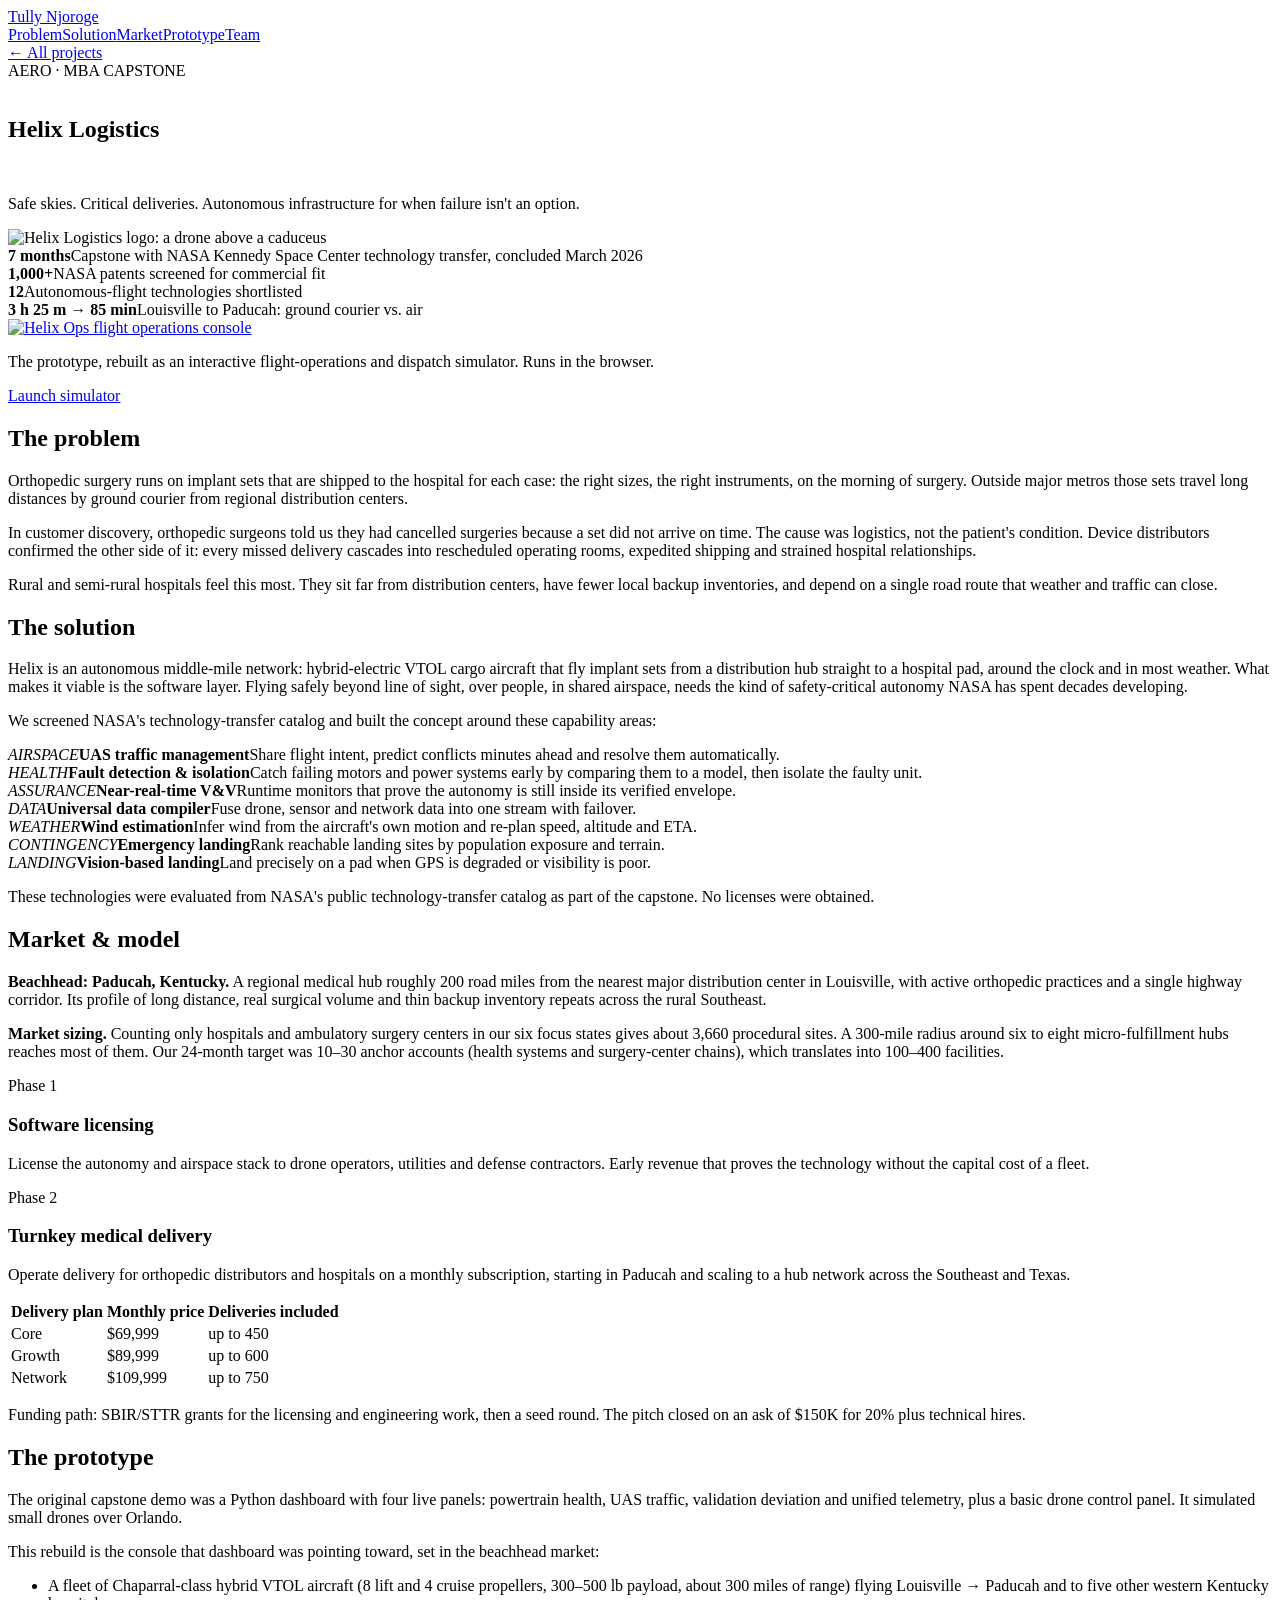
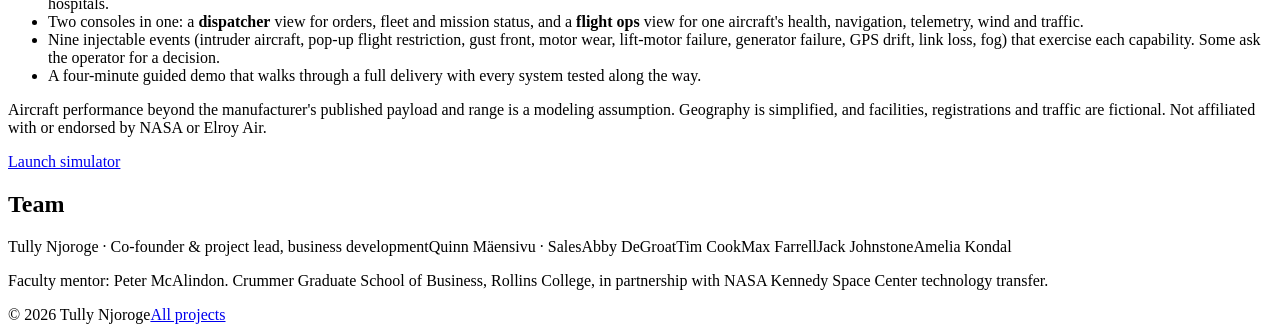
==== index.html @ 35439317 "Add files via upload" ====
<!doctype html>
<html lang="en">
<head>
<meta charset="utf-8">
<meta name="viewport" content="width=device-width, initial-scale=1, viewport-fit=cover">
<title>Helix Logistics</title>
<meta name="description" content="Helix Logistics: autonomous middle-mile delivery of orthopedic implants. MBA capstone with NASA Kennedy Space Center technology transfer.">
<link rel="preconnect" href="https://fonts.googleapis.com">
<link rel="preconnect" href="https://fonts.gstatic.com" crossorigin>
<link rel="stylesheet" href="https://fonts.googleapis.com/css2?family=Bricolage+Grotesque:opsz,wght@12..96,500;12..96,650;12..96,700&family=Public+Sans:wght@400;600&family=IBM+Plex+Mono:wght@400;500&display=swap">
<link rel="stylesheet" href="../../assets/site.css">
</head>
<body>
<header class="site-head"><div class="wrap">
  <a class="name" href="../../index.html">Tully Njoroge</a>
  <nav aria-label="Sections"><a href="#problem">Problem</a><a href="#solution">Solution</a><a href="#market">Market</a><a href="#prototype">Prototype</a><a href="#team">Team</a></nav>
</div></header>

<main class="wrap">
  <div class="crumb"><a href="../../index.html#aero">← All projects</a></div>
  <section class="cs-hero">
    <div style="display:flex;flex-direction:column;gap:16px">
      <span class="code aero" style="align-self:flex-start">AERO · MBA CAPSTONE</span>
      <h1>Helix Logistics</h1>
      <p class="tagline">Safe skies. Critical deliveries. Autonomous infrastructure for when failure isn't an option.</p>
    </div>
    <img class="logo" src="../../assets/helix-logo.png" alt="Helix Logistics logo: a drone above a caduceus">
  </section>

  <div class="factrow">
    <div><b>7 months</b><span>Capstone with NASA Kennedy Space Center technology transfer, concluded March 2026</span></div>
    <div><b>1,000+</b><span>NASA patents screened for commercial fit</span></div>
    <div><b>12</b><span>Autonomous-flight technologies shortlisted</span></div>
    <div><b>3 h 25 m → 85 min</b><span>Louisville to Paducah: ground courier vs. air</span></div>
  </div>

  <div class="demo">
    <a href="simulator.html" aria-label="Open the simulator"><img src="../../assets/helix-console.jpg" alt="Helix Ops flight operations console" loading="lazy"></a>
    <div class="bar"><p>The prototype, rebuilt as an interactive flight-operations and dispatch simulator. Runs in the browser.</p><a class="btn primary" href="simulator.html">Launch simulator</a></div>
  </div>

  <section class="sec" id="problem">
    <h2>The problem</h2>
    <div class="prose">
      <p>Orthopedic surgery runs on implant sets that are shipped to the hospital for each case: the right sizes, the right instruments, on the morning of surgery. Outside major metros those sets travel long distances by ground courier from regional distribution centers.</p>
      <p>In customer discovery, orthopedic surgeons told us they had cancelled surgeries because a set did not arrive on time. The cause was logistics, not the patient's condition. Device distributors confirmed the other side of it: every missed delivery cascades into rescheduled operating rooms, expedited shipping and strained hospital relationships.</p>
      <p class="muted">Rural and semi-rural hospitals feel this most. They sit far from distribution centers, have fewer local backup inventories, and depend on a single road route that weather and traffic can close.</p>
    </div>
  </section>

  <section class="sec" id="solution">
    <h2>The solution</h2>
    <div class="prose">
      <p>Helix is an autonomous middle-mile network: hybrid-electric VTOL cargo aircraft that fly implant sets from a distribution hub straight to a hospital pad, around the clock and in most weather. What makes it viable is the software layer. Flying safely beyond line of sight, over people, in shared airspace, needs the kind of safety-critical autonomy NASA has spent decades developing.</p>
      <p>We screened NASA's technology-transfer catalog and built the concept around these capability areas:</p>
      <div class="caps">
        <div class="cap"><i>AIRSPACE</i><b>UAS traffic management</b><span>Share flight intent, predict conflicts minutes ahead and resolve them automatically.</span></div>
        <div class="cap"><i>HEALTH</i><b>Fault detection &amp; isolation</b><span>Catch failing motors and power systems early by comparing them to a model, then isolate the faulty unit.</span></div>
        <div class="cap"><i>ASSURANCE</i><b>Near-real-time V&amp;V</b><span>Runtime monitors that prove the autonomy is still inside its verified envelope.</span></div>
        <div class="cap"><i>DATA</i><b>Universal data compiler</b><span>Fuse drone, sensor and network data into one stream with failover.</span></div>
        <div class="cap"><i>WEATHER</i><b>Wind estimation</b><span>Infer wind from the aircraft's own motion and re-plan speed, altitude and ETA.</span></div>
        <div class="cap"><i>CONTINGENCY</i><b>Emergency landing</b><span>Rank reachable landing sites by population exposure and terrain.</span></div>
        <div class="cap"><i>LANDING</i><b>Vision-based landing</b><span>Land precisely on a pad when GPS is degraded or visibility is poor.</span></div>
      </div>
      <p class="note">These technologies were evaluated from NASA's public technology-transfer catalog as part of the capstone. No licenses were obtained.</p>
    </div>
  </section>

  <section class="sec" id="market">
    <h2>Market &amp; model</h2>
    <div class="prose">
      <p><b>Beachhead: Paducah, Kentucky.</b> A regional medical hub roughly 200 road miles from the nearest major distribution center in Louisville, with active orthopedic practices and a single highway corridor. Its profile of long distance, real surgical volume and thin backup inventory repeats across the rural Southeast.</p>
      <p><b>Market sizing.</b> Counting only hospitals and ambulatory surgery centers in our six focus states gives about 3,660 procedural sites. A 300-mile radius around six to eight micro-fulfillment hubs reaches most of them. Our 24-month target was 10–30 anchor accounts (health systems and surgery-center chains), which translates into 100–400 facilities.</p>
      <div class="phases">
        <div class="phase"><div class="eyebrow">Phase 1</div><h3>Software licensing</h3><p class="muted" style="margin-top:6px">License the autonomy and airspace stack to drone operators, utilities and defense contractors. Early revenue that proves the technology without the capital cost of a fleet.</p></div>
        <div class="phase"><div class="eyebrow">Phase 2</div><h3>Turnkey medical delivery</h3><p class="muted" style="margin-top:6px">Operate delivery for orthopedic distributors and hospitals on a monthly subscription, starting in Paducah and scaling to a hub network across the Southeast and Texas.</p></div>
      </div>
      <div class="tablewrap"><table class="tiers">
        <tr><th>Delivery plan</th><th>Monthly price</th><th>Deliveries included</th></tr>
        <tr><td>Core</td><td>$69,999</td><td>up to 450</td></tr>
        <tr><td>Growth</td><td>$89,999</td><td>up to 600</td></tr>
        <tr><td>Network</td><td>$109,999</td><td>up to 750</td></tr>
      </table></div>
      <p class="muted">Funding path: SBIR/STTR grants for the licensing and engineering work, then a seed round. The pitch closed on an ask of $150K for 20% plus technical hires.</p>
    </div>
  </section>

  <section class="sec" id="prototype">
    <h2>The prototype</h2>
    <div class="prose">
      <p>The original capstone demo was a Python dashboard with four live panels: powertrain health, UAS traffic, validation deviation and unified telemetry, plus a basic drone control panel. It simulated small drones over Orlando.</p>
      <p>This rebuild is the console that dashboard was pointing toward, set in the beachhead market:</p>
      <ul class="clean">
        <li>A fleet of Chaparral-class hybrid VTOL aircraft (8 lift and 4 cruise propellers, 300–500 lb payload, about 300 miles of range) flying Louisville → Paducah and to five other western Kentucky hospitals.</li>
        <li>Two consoles in one: a <b>dispatcher</b> view for orders, fleet and mission status, and a <b>flight ops</b> view for one aircraft's health, navigation, telemetry, wind and traffic.</li>
        <li>Nine injectable events (intruder aircraft, pop-up flight restriction, gust front, motor wear, lift-motor failure, generator failure, GPS drift, link loss, fog) that exercise each capability. Some ask the operator for a decision.</li>
        <li>A four-minute guided demo that walks through a full delivery with every system tested along the way.</li>
      </ul>
      <p class="note">Aircraft performance beyond the manufacturer's published payload and range is a modeling assumption. Geography is simplified, and facilities, registrations and traffic are fictional. Not affiliated with or endorsed by NASA or Elroy Air.</p>
      <div class="actions"><a class="btn primary" href="simulator.html">Launch simulator</a></div>
    </div>
  </section>

  <section class="sec" id="team">
    <h2>Team</h2>
    <div class="prose">
      <div class="team"><span>Tully Njoroge · Co-founder &amp; project lead, business development</span><span>Quinn Mäensivu · Sales</span><span>Abby DeGroat</span><span>Tim Cook</span><span>Max Farrell</span><span>Jack Johnstone</span><span>Amelia Kondal</span></div>
      <p class="muted">Faculty mentor: Peter McAlindon. Crummer Graduate School of Business, Rollins College, in partnership with NASA Kennedy Space Center technology transfer.</p>
    </div>
  </section>
</main>

<footer class="site-foot"><div class="wrap"><span>© 2026 Tully Njoroge</span><a href="../../index.html">All projects</a></div></footer>
</body>
</html>
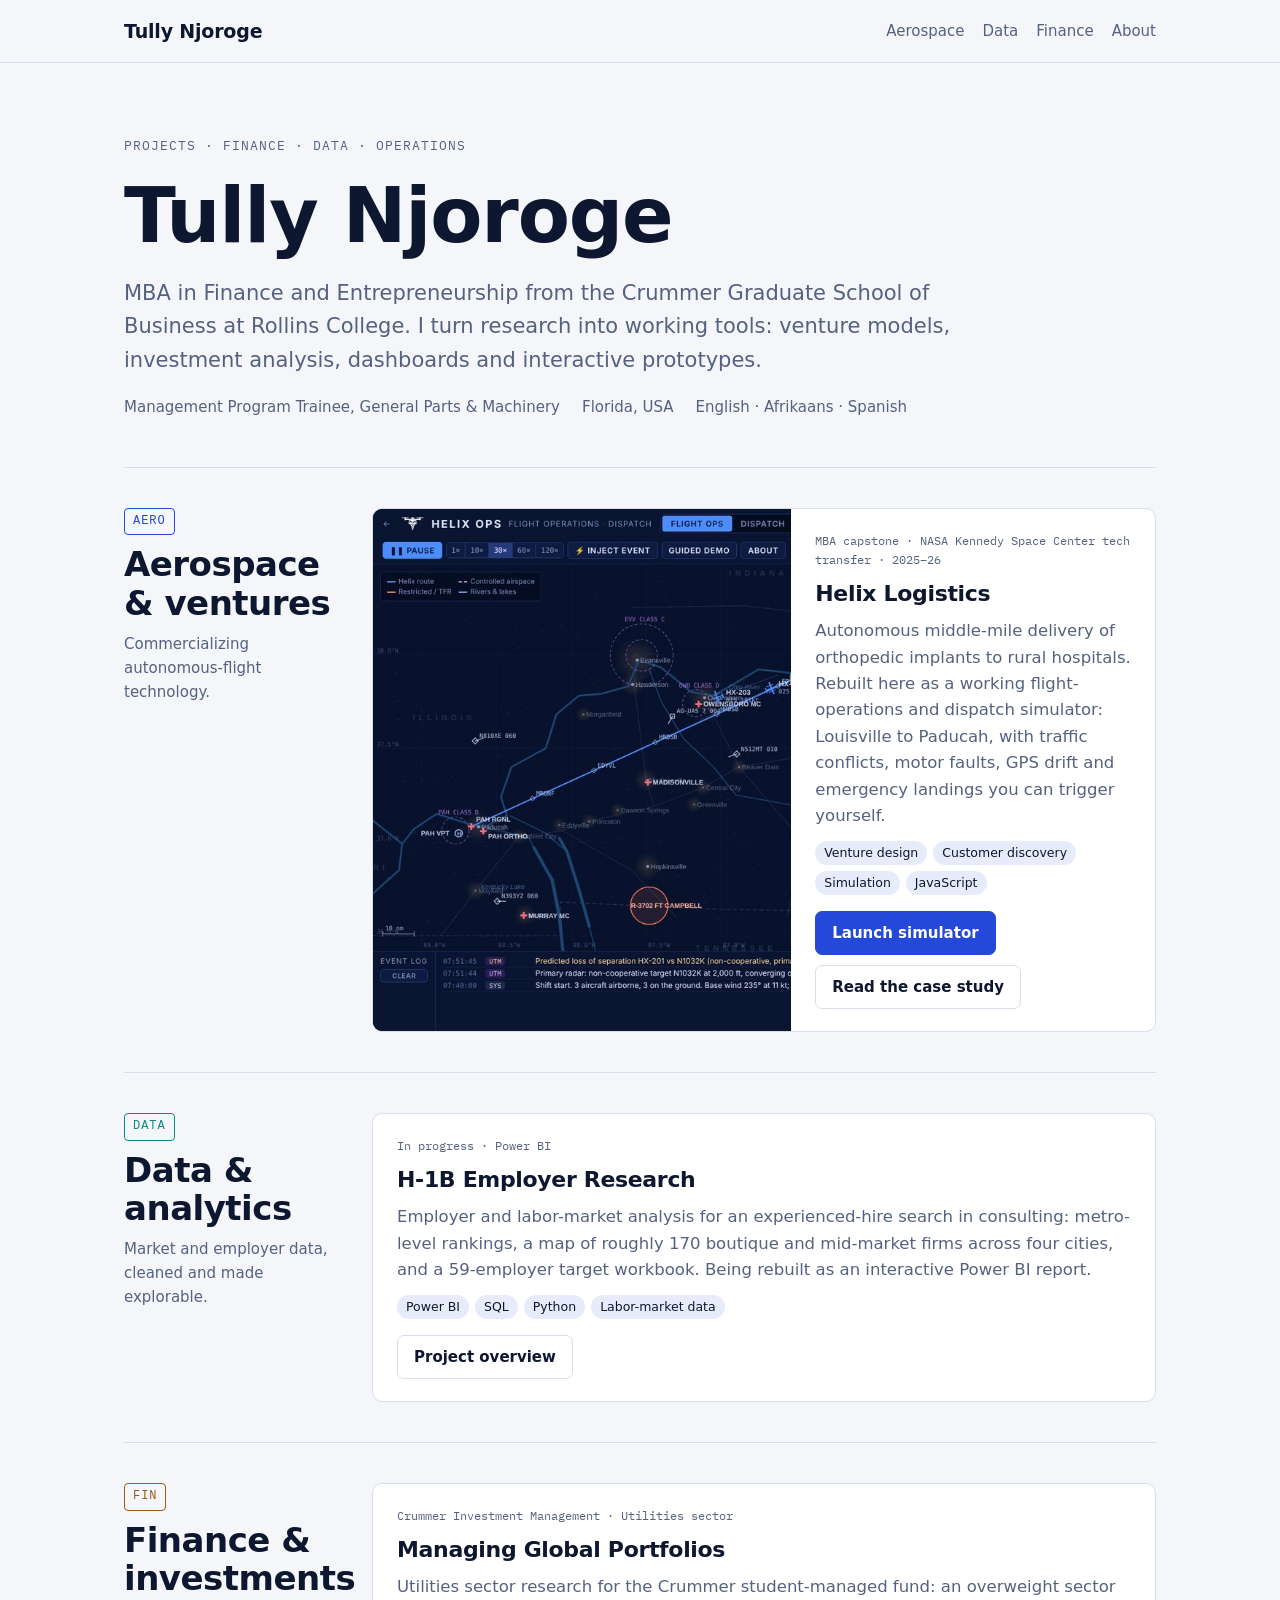
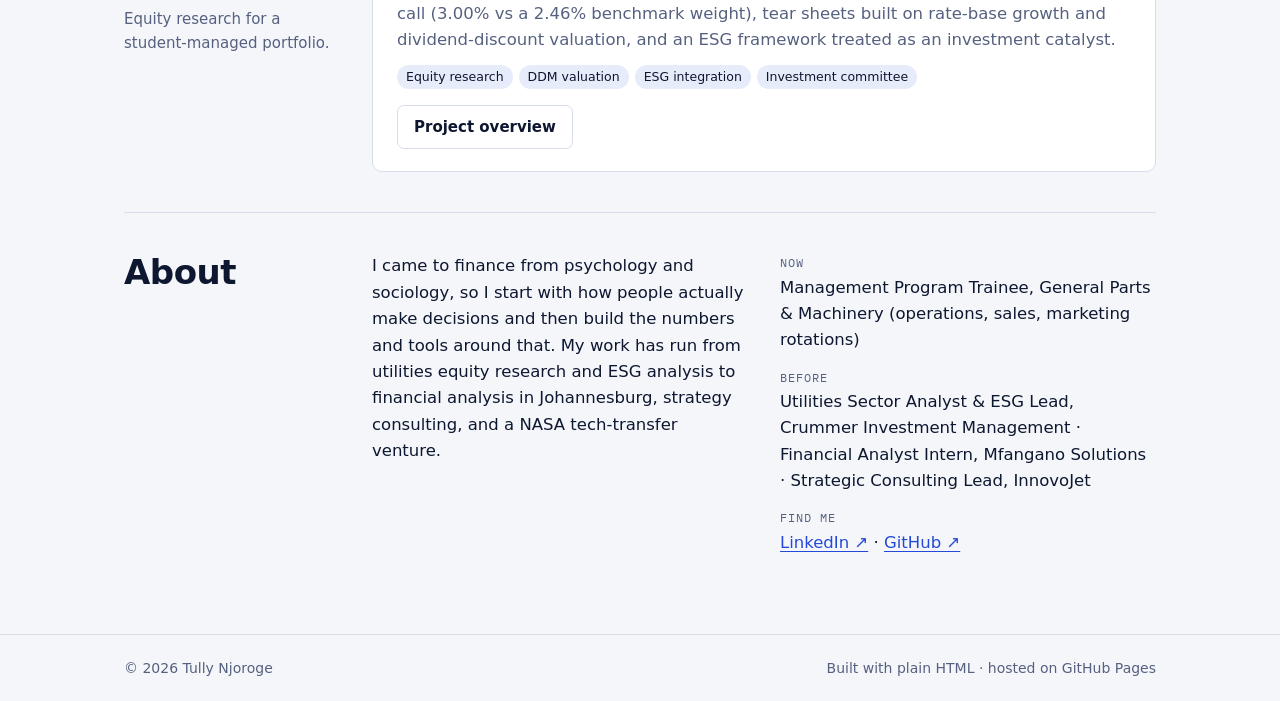
==== commit 2fcc0fe9: "Add files via upload" ====
--- a/index.html
+++ b/index.html
@@ -3,113 +3,80 @@
 <head>
 <meta charset="utf-8">
 <meta name="viewport" content="width=device-width, initial-scale=1, viewport-fit=cover">
-<title>Helix Logistics</title>
-<meta name="description" content="Helix Logistics: autonomous middle-mile delivery of orthopedic implants. MBA capstone with NASA Kennedy Space Center technology transfer.">
+<title>Tully Njoroge</title>
+<meta name="description" content="Projects by Tully Njoroge across aerospace ventures, data analytics and finance.">
 <link rel="preconnect" href="https://fonts.googleapis.com">
 <link rel="preconnect" href="https://fonts.gstatic.com" crossorigin>
 <link rel="stylesheet" href="https://fonts.googleapis.com/css2?family=Bricolage+Grotesque:opsz,wght@12..96,500;12..96,650;12..96,700&family=Public+Sans:wght@400;600&family=IBM+Plex+Mono:wght@400;500&display=swap">
-<link rel="stylesheet" href="../../assets/site.css">
+<link rel="stylesheet" href="site.css">
 </head>
 <body>
 <header class="site-head"><div class="wrap">
-  <a class="name" href="../../index.html">Tully Njoroge</a>
-  <nav aria-label="Sections"><a href="#problem">Problem</a><a href="#solution">Solution</a><a href="#market">Market</a><a href="#prototype">Prototype</a><a href="#team">Team</a></nav>
+  <a class="name" href="index.html">Tully Njoroge</a>
+  <nav aria-label="Sections"><a href="#aero">Aerospace</a><a href="#data">Data</a><a href="#fin">Finance</a><a href="#about">About</a></nav>
 </div></header>
 
 <main class="wrap">
-  <div class="crumb"><a href="../../index.html#aero">← All projects</a></div>
-  <section class="cs-hero">
-    <div style="display:flex;flex-direction:column;gap:16px">
-      <span class="code aero" style="align-self:flex-start">AERO · MBA CAPSTONE</span>
-      <h1>Helix Logistics</h1>
-      <p class="tagline">Safe skies. Critical deliveries. Autonomous infrastructure for when failure isn't an option.</p>
-    </div>
-    <img class="logo" src="../../assets/helix-logo.png" alt="Helix Logistics logo: a drone above a caduceus">
+  <section class="hero">
+    <div class="eyebrow">Projects · Finance · Data · Operations</div>
+    <h1>Tully Njoroge</h1>
+    <p class="lede">MBA in Finance and Entrepreneurship from the Crummer Graduate School of Business at Rollins College. I turn research into working tools: venture models, investment analysis, dashboards and interactive prototypes.</p>
+    <div class="meta"><span>Management Program Trainee, General Parts &amp; Machinery</span><span>Florida, USA</span><span>English · Afrikaans · Spanish</span></div>
   </section>
 
-  <div class="factrow">
-    <div><b>7 months</b><span>Capstone with NASA Kennedy Space Center technology transfer, concluded March 2026</span></div>
-    <div><b>1,000+</b><span>NASA patents screened for commercial fit</span></div>
-    <div><b>12</b><span>Autonomous-flight technologies shortlisted</span></div>
-    <div><b>3 h 25 m → 85 min</b><span>Louisville to Paducah: ground courier vs. air</span></div>
-  </div>
-
-  <div class="demo">
-    <a href="simulator.html" aria-label="Open the simulator"><img src="../../assets/helix-console.jpg" alt="Helix Ops flight operations console" loading="lazy"></a>
-    <div class="bar"><p>The prototype, rebuilt as an interactive flight-operations and dispatch simulator. Runs in the browser.</p><a class="btn primary" href="simulator.html">Launch simulator</a></div>
-  </div>
-
-  <section class="sec" id="problem">
-    <h2>The problem</h2>
-    <div class="prose">
-      <p>Orthopedic surgery runs on implant sets that are shipped to the hospital for each case: the right sizes, the right instruments, on the morning of surgery. Outside major metros those sets travel long distances by ground courier from regional distribution centers.</p>
-      <p>In customer discovery, orthopedic surgeons told us they had cancelled surgeries because a set did not arrive on time. The cause was logistics, not the patient's condition. Device distributors confirmed the other side of it: every missed delivery cascades into rescheduled operating rooms, expedited shipping and strained hospital relationships.</p>
-      <p class="muted">Rural and semi-rural hospitals feel this most. They sit far from distribution centers, have fewer local backup inventories, and depend on a single road route that weather and traffic can close.</p>
-    </div>
+  <section class="field" id="aero">
+    <header><span class="code aero">AERO</span><h2>Aerospace &amp; ventures</h2><p>Commercializing autonomous-flight technology.</p></header>
+    <article class="proj">
+      <a class="shot" href="simulator.html" aria-label="Open the Helix Ops simulator"><img src="helix-console.jpg" alt="Helix Ops console showing aircraft on a map of western Kentucky with a powertrain health panel" loading="lazy"></a>
+      <div class="body">
+        <span class="status">MBA capstone · NASA Kennedy Space Center tech transfer · 2025–26</span>
+        <h3>Helix Logistics</h3>
+        <p>Autonomous middle-mile delivery of orthopedic implants to rural hospitals. Rebuilt here as a working flight-operations and dispatch simulator: Louisville to Paducah, with traffic conflicts, motor faults, GPS drift and emergency landings you can trigger yourself.</p>
+        <div class="tags"><span>Venture design</span><span>Customer discovery</span><span>Simulation</span><span>JavaScript</span></div>
+        <div class="actions"><a class="btn primary" href="simulator.html">Launch simulator</a><a class="btn" href="helix-logistics.html">Read the case study</a></div>
+      </div>
+    </article>
   </section>
 
-  <section class="sec" id="solution">
-    <h2>The solution</h2>
-    <div class="prose">
-      <p>Helix is an autonomous middle-mile network: hybrid-electric VTOL cargo aircraft that fly implant sets from a distribution hub straight to a hospital pad, around the clock and in most weather. What makes it viable is the software layer. Flying safely beyond line of sight, over people, in shared airspace, needs the kind of safety-critical autonomy NASA has spent decades developing.</p>
-      <p>We screened NASA's technology-transfer catalog and built the concept around these capability areas:</p>
-      <div class="caps">
-        <div class="cap"><i>AIRSPACE</i><b>UAS traffic management</b><span>Share flight intent, predict conflicts minutes ahead and resolve them automatically.</span></div>
-        <div class="cap"><i>HEALTH</i><b>Fault detection &amp; isolation</b><span>Catch failing motors and power systems early by comparing them to a model, then isolate the faulty unit.</span></div>
-        <div class="cap"><i>ASSURANCE</i><b>Near-real-time V&amp;V</b><span>Runtime monitors that prove the autonomy is still inside its verified envelope.</span></div>
-        <div class="cap"><i>DATA</i><b>Universal data compiler</b><span>Fuse drone, sensor and network data into one stream with failover.</span></div>
-        <div class="cap"><i>WEATHER</i><b>Wind estimation</b><span>Infer wind from the aircraft's own motion and re-plan speed, altitude and ETA.</span></div>
-        <div class="cap"><i>CONTINGENCY</i><b>Emergency landing</b><span>Rank reachable landing sites by population exposure and terrain.</span></div>
-        <div class="cap"><i>LANDING</i><b>Vision-based landing</b><span>Land precisely on a pad when GPS is degraded or visibility is poor.</span></div>
+  <section class="field" id="data">
+    <header><span class="code data">DATA</span><h2>Data &amp; analytics</h2><p>Market and employer data, cleaned and made explorable.</p></header>
+    <article class="proj text-only">
+      <div class="body">
+        <span class="status">In progress · Power BI</span>
+        <h3>H-1B Employer Research</h3>
+        <p>Employer and labor-market analysis for an experienced-hire search in consulting: metro-level rankings, a map of roughly 170 boutique and mid-market firms across four cities, and a 59-employer target workbook. Being rebuilt as an interactive Power BI report.</p>
+        <div class="tags"><span>Power BI</span><span>SQL</span><span>Python</span><span>Labor-market data</span></div>
+        <div class="actions"><a class="btn" href="h1b-employer-research.html">Project overview</a></div>
       </div>
-      <p class="note">These technologies were evaluated from NASA's public technology-transfer catalog as part of the capstone. No licenses were obtained.</p>
-    </div>
+    </article>
   </section>
 
-  <section class="sec" id="market">
-    <h2>Market &amp; model</h2>
-    <div class="prose">
-      <p><b>Beachhead: Paducah, Kentucky.</b> A regional medical hub roughly 200 road miles from the nearest major distribution center in Louisville, with active orthopedic practices and a single highway corridor. Its profile of long distance, real surgical volume and thin backup inventory repeats across the rural Southeast.</p>
-      <p><b>Market sizing.</b> Counting only hospitals and ambulatory surgery centers in our six focus states gives about 3,660 procedural sites. A 300-mile radius around six to eight micro-fulfillment hubs reaches most of them. Our 24-month target was 10–30 anchor accounts (health systems and surgery-center chains), which translates into 100–400 facilities.</p>
-      <div class="phases">
-        <div class="phase"><div class="eyebrow">Phase 1</div><h3>Software licensing</h3><p class="muted" style="margin-top:6px">License the autonomy and airspace stack to drone operators, utilities and defense contractors. Early revenue that proves the technology without the capital cost of a fleet.</p></div>
-        <div class="phase"><div class="eyebrow">Phase 2</div><h3>Turnkey medical delivery</h3><p class="muted" style="margin-top:6px">Operate delivery for orthopedic distributors and hospitals on a monthly subscription, starting in Paducah and scaling to a hub network across the Southeast and Texas.</p></div>
+  <section class="field" id="fin">
+    <header><span class="code fin">FIN</span><h2>Finance &amp; investments</h2><p>Equity research for a student-managed portfolio.</p></header>
+    <article class="proj text-only">
+      <div class="body">
+        <span class="status">Crummer Investment Management · Utilities sector</span>
+        <h3>Managing Global Portfolios</h3>
+        <p>Utilities sector research for the Crummer student-managed fund: an overweight sector call (3.00% vs a 2.46% benchmark weight), tear sheets built on rate-base growth and dividend-discount valuation, and an ESG framework treated as an investment catalyst.</p>
+        <div class="tags"><span>Equity research</span><span>DDM valuation</span><span>ESG integration</span><span>Investment committee</span></div>
+        <div class="actions"><a class="btn" href="global-portfolios.html">Project overview</a></div>
       </div>
-      <div class="tablewrap"><table class="tiers">
-        <tr><th>Delivery plan</th><th>Monthly price</th><th>Deliveries included</th></tr>
-        <tr><td>Core</td><td>$69,999</td><td>up to 450</td></tr>
-        <tr><td>Growth</td><td>$89,999</td><td>up to 600</td></tr>
-        <tr><td>Network</td><td>$109,999</td><td>up to 750</td></tr>
-      </table></div>
-      <p class="muted">Funding path: SBIR/STTR grants for the licensing and engineering work, then a seed round. The pitch closed on an ask of $150K for 20% plus technical hires.</p>
-    </div>
+    </article>
   </section>
 
-  <section class="sec" id="prototype">
-    <h2>The prototype</h2>
-    <div class="prose">
-      <p>The original capstone demo was a Python dashboard with four live panels: powertrain health, UAS traffic, validation deviation and unified telemetry, plus a basic drone control panel. It simulated small drones over Orlando.</p>
-      <p>This rebuild is the console that dashboard was pointing toward, set in the beachhead market:</p>
-      <ul class="clean">
-        <li>A fleet of Chaparral-class hybrid VTOL aircraft (8 lift and 4 cruise propellers, 300–500 lb payload, about 300 miles of range) flying Louisville → Paducah and to five other western Kentucky hospitals.</li>
-        <li>Two consoles in one: a <b>dispatcher</b> view for orders, fleet and mission status, and a <b>flight ops</b> view for one aircraft's health, navigation, telemetry, wind and traffic.</li>
-        <li>Nine injectable events (intruder aircraft, pop-up flight restriction, gust front, motor wear, lift-motor failure, generator failure, GPS drift, link loss, fog) that exercise each capability. Some ask the operator for a decision.</li>
-        <li>A four-minute guided demo that walks through a full delivery with every system tested along the way.</li>
-      </ul>
-      <p class="note">Aircraft performance beyond the manufacturer's published payload and range is a modeling assumption. Geography is simplified, and facilities, registrations and traffic are fictional. Not affiliated with or endorsed by NASA or Elroy Air.</p>
-      <div class="actions"><a class="btn primary" href="simulator.html">Launch simulator</a></div>
-    </div>
-  </section>
-
-  <section class="sec" id="team">
-    <h2>Team</h2>
-    <div class="prose">
-      <div class="team"><span>Tully Njoroge · Co-founder &amp; project lead, business development</span><span>Quinn Mäensivu · Sales</span><span>Abby DeGroat</span><span>Tim Cook</span><span>Max Farrell</span><span>Jack Johnstone</span><span>Amelia Kondal</span></div>
-      <p class="muted">Faculty mentor: Peter McAlindon. Crummer Graduate School of Business, Rollins College, in partnership with NASA Kennedy Space Center technology transfer.</p>
+  <section class="about" id="about">
+    <h2>About</h2>
+    <div class="cols">
+      <p>I came to finance from psychology and sociology, so I start with how people actually make decisions and then build the numbers and tools around that. My work has run from utilities equity research and ESG analysis to financial analysis in Johannesburg, strategy consulting, and a NASA tech-transfer venture.</p>
+      <dl>
+        <dt>Now</dt><dd>Management Program Trainee, General Parts &amp; Machinery (operations, sales, marketing rotations)</dd>
+        <dt>Before</dt><dd>Utilities Sector Analyst &amp; ESG Lead, Crummer Investment Management · Financial Analyst Intern, Mfangano Solutions · Strategic Consulting Lead, InnovoJet</dd>
+        <dt>Find me</dt><dd><a href="https://www.linkedin.com/in/YOUR-LINKEDIN" rel="noopener">LinkedIn ↗</a> · <a href="https://github.com/YOUR-USERNAME" rel="noopener">GitHub ↗</a></dd>
+      </dl>
     </div>
   </section>
 </main>
 
-<footer class="site-foot"><div class="wrap"><span>© 2026 Tully Njoroge</span><a href="../../index.html">All projects</a></div></footer>
+<footer class="site-foot"><div class="wrap"><span>© 2026 Tully Njoroge</span><span>Built with plain HTML · hosted on GitHub Pages</span></div></footer>
 </body>
 </html>
--- a/site.css
+++ b/site.css
@@ -0,0 +1,112 @@
+/* Layout: a working index. Left-aligned column, projects grouped by field, each field marked with a short code. */
+:root{
+  --paper:#f4f6fa; --card:#ffffff; --ink:#0e1730; --muted:#566180; --rule:#d8ddea; --accent:#2448d8; --accent-ink:#ffffff; --soft:#e7ecfb;
+  --aero:#2448d8; --data:#0b8a80; --fin:#9a5b12;
+  --f-display:"Bricolage Grotesque","Avenir Next",system-ui,sans-serif;
+  --f-body:"Public Sans",system-ui,-apple-system,"Segoe UI",sans-serif;
+  --f-mono:"IBM Plex Mono",ui-monospace,Menlo,monospace;
+}
+@media (prefers-color-scheme: dark){:root:not([data-theme="light"]){
+  --paper:#0a1022; --card:#10182f; --ink:#e6eaf7; --muted:#8e98b8; --rule:#1f2a4a; --accent:#7d9bff; --accent-ink:#06102e; --soft:#16224a;
+  --aero:#7d9bff; --data:#4fd1c5; --fin:#e8b06a; color-scheme:dark}}
+:root[data-theme="dark"]{
+  --paper:#0a1022; --card:#10182f; --ink:#e6eaf7; --muted:#8e98b8; --rule:#1f2a4a; --accent:#7d9bff; --accent-ink:#06102e; --soft:#16224a;
+  --aero:#7d9bff; --data:#4fd1c5; --fin:#e8b06a; color-scheme:dark}
+*{box-sizing:border-box}
+[hidden]{display:none!important}
+html{-webkit-text-size-adjust:100%}
+body{margin:0;background:var(--paper);color:var(--ink);font-family:var(--f-body);font-size:16.5px;line-height:1.6}
+img{max-width:100%;height:auto;display:block}
+a{color:var(--accent);text-underline-offset:3px}
+a:focus-visible,button:focus-visible{outline:2px solid var(--accent);outline-offset:3px;border-radius:4px}
+.wrap{max-width:1080px;margin:0 auto;padding-inline:24px}
+@media (max-width:520px){.wrap{padding-inline:16px}}
+
+.site-head{border-bottom:1px solid var(--rule)}
+.site-head .wrap{display:flex;align-items:center;justify-content:space-between;gap:16px;padding-block:16px;flex-wrap:wrap}
+.site-head .name{font-family:var(--f-display);font-weight:700;font-size:19px;color:var(--ink);text-decoration:none;letter-spacing:-.01em}
+.site-head nav{display:flex;gap:18px;flex-wrap:wrap}
+.site-head nav a{color:var(--muted);text-decoration:none;font-size:15px}
+.site-head nav a:hover{color:var(--ink)}
+
+h1,h2,h3{font-family:var(--f-display);line-height:1.12;text-wrap:balance;letter-spacing:-.015em;margin:0}
+h1{font-size:clamp(40px,7vw,76px);font-weight:700}
+h2{font-size:clamp(26px,3.4vw,34px);font-weight:700}
+h3{font-size:22px;font-weight:650}
+p{margin:0}
+.lede{font-size:clamp(18px,2vw,21px);color:var(--muted);max-width:62ch}
+.eyebrow{font-family:var(--f-mono);font-size:12.5px;letter-spacing:.08em;text-transform:uppercase;color:var(--muted)}
+.code{font-family:var(--f-mono);font-size:12px;font-weight:500;letter-spacing:.08em;padding:3px 8px;border-radius:4px;border:1px solid currentColor;display:inline-block}
+.code.aero{color:var(--aero)}.code.data{color:var(--data)}.code.fin{color:var(--fin)}
+
+.hero{padding-block:72px 48px;display:flex;flex-direction:column;gap:18px}
+.hero .meta{display:flex;gap:10px 22px;flex-wrap:wrap;color:var(--muted);font-size:15px}
+
+.field{padding-block:40px;border-top:1px solid var(--rule);display:grid;grid-template-columns:220px minmax(0,1fr);gap:28px}
+.field>header{display:flex;flex-direction:column;gap:10px;align-items:flex-start}
+.field>header p{color:var(--muted);font-size:15px}
+@media (max-width:820px){.field{grid-template-columns:1fr;gap:18px}}
+
+.proj{background:var(--card);border:1px solid var(--rule);border-radius:10px;overflow:hidden;display:grid;grid-template-columns:minmax(0,1.15fr) minmax(0,1fr)}
+.proj.text-only{grid-template-columns:1fr}
+.proj .shot{background:#050c20;display:block;min-height:100%}
+.proj .shot img{width:100%;height:100%;object-fit:cover;object-position:left top}
+.proj .body{padding:22px 24px;display:flex;flex-direction:column;gap:12px;min-width:0}
+.proj .body p{color:var(--muted)}
+.proj .tags{display:flex;flex-wrap:wrap;gap:6px}
+.proj .tags span{font-size:12.5px;background:var(--soft);color:var(--ink);padding:2px 9px;border-radius:20px}
+.status{font-family:var(--f-mono);font-size:12px;color:var(--muted)}
+.actions{display:flex;gap:10px;flex-wrap:wrap;margin-top:4px}
+.btn{display:inline-flex;align-items:center;gap:6px;padding:9px 16px;border-radius:7px;font-weight:600;font-size:15px;text-decoration:none;border:1px solid var(--rule);color:var(--ink);background:var(--card)}
+.btn:hover{border-color:var(--accent)}
+.btn.primary{background:var(--accent);border-color:var(--accent);color:var(--accent-ink)}
+@media (max-width:820px){.proj{grid-template-columns:1fr}.proj .shot img{aspect-ratio:16/10}}
+
+.about{padding-block:40px 24px;border-top:1px solid var(--rule);display:grid;grid-template-columns:220px minmax(0,1fr);gap:28px}
+.about .cols{display:grid;grid-template-columns:repeat(auto-fit,minmax(220px,1fr));gap:20px 32px}
+.about dl{margin:0}.about dt{font-family:var(--f-mono);font-size:12px;letter-spacing:.08em;text-transform:uppercase;color:var(--muted)}.about dd{margin:2px 0 14px}
+@media (max-width:820px){.about{grid-template-columns:1fr;gap:12px}}
+.site-foot{border-top:1px solid var(--rule);margin-top:40px}
+.site-foot .wrap{padding-block:22px;color:var(--muted);font-size:14px;display:flex;justify-content:space-between;gap:12px;flex-wrap:wrap}
+
+/* case study */
+.cs-hero{padding-block:56px 36px;display:grid;grid-template-columns:minmax(0,1fr) auto;gap:28px;align-items:end}
+.cs-hero .logo{width:120px;background:#0b1a4a;border-radius:14px;padding:16px}
+.cs-hero .tagline{font-family:var(--f-display);font-size:clamp(20px,2.4vw,26px);font-weight:500;color:var(--muted);max-width:30ch;line-height:1.3}
+@media (max-width:700px){.cs-hero{grid-template-columns:1fr}.cs-hero .logo{width:84px;order:-1}}
+.factrow{display:grid;grid-template-columns:repeat(4,minmax(0,1fr));gap:1px;background:var(--rule);border:1px solid var(--rule);border-radius:10px;overflow:hidden}
+.factrow div{background:var(--card);padding:14px 16px;display:flex;flex-direction:column;gap:2px;min-width:0}
+.factrow b{font-family:var(--f-mono);font-weight:500;font-size:20px;font-variant-numeric:tabular-nums;overflow-wrap:anywhere}
+.factrow span{color:var(--muted);font-size:13.5px;line-height:1.35}
+@media (max-width:760px){.factrow{grid-template-columns:repeat(2,minmax(0,1fr))}}
+.demo{margin-block:36px;background:#050c20;border-radius:12px;overflow:hidden;border:1px solid var(--rule)}
+.demo .bar{display:flex;justify-content:space-between;align-items:center;gap:12px;padding:14px 18px;color:#dfe7ff;flex-wrap:wrap}
+.demo .bar p{color:#8393c2;font-size:14.5px}
+.demo .bar .btn.primary{background:#4c8dff;border-color:#4c8dff;color:#04102e}
+.sec{padding-block:36px;border-top:1px solid var(--rule);display:grid;grid-template-columns:220px minmax(0,1fr);gap:28px}
+.sec .prose{display:flex;flex-direction:column;gap:14px;max-width:68ch}
+.sec .prose p{color:var(--ink)}
+.sec .prose .muted{color:var(--muted)}
+@media (max-width:820px){.sec{grid-template-columns:1fr;gap:12px}}
+.caps{display:grid;grid-template-columns:repeat(auto-fill,minmax(250px,1fr));gap:12px}
+.cap{background:var(--card);border:1px solid var(--rule);border-radius:9px;padding:14px 16px;display:flex;flex-direction:column;gap:6px}
+.cap b{font-family:var(--f-display);font-size:17px;font-weight:650}
+.cap span{color:var(--muted);font-size:14.5px;line-height:1.45}
+.cap i{font-style:normal;font-family:var(--f-mono);font-size:11.5px;color:var(--aero);letter-spacing:.06em}
+.phases{display:grid;grid-template-columns:repeat(2,minmax(0,1fr));gap:12px}
+.phase{border:1px solid var(--rule);border-radius:9px;padding:16px;background:var(--card)}
+.phase .eyebrow{margin-bottom:4px}
+@media (max-width:640px){.phases{grid-template-columns:1fr}}
+.tablewrap{overflow-x:auto;border:1px solid var(--rule);border-radius:9px;background:var(--card)}
+table.tiers{border-collapse:collapse;width:100%;min-width:420px;font-size:15px}
+table.tiers th,table.tiers td{padding:10px 14px;text-align:left;border-bottom:1px solid var(--rule)}
+table.tiers th{font-family:var(--f-mono);font-size:12px;letter-spacing:.06em;text-transform:uppercase;color:var(--muted);font-weight:500}
+table.tiers td{font-variant-numeric:tabular-nums}
+table.tiers tr:last-child td{border-bottom:0}
+ul.clean{margin:0;padding-left:20px;display:flex;flex-direction:column;gap:6px}
+.team{display:flex;flex-wrap:wrap;gap:8px}
+.team span{border:1px solid var(--rule);border-radius:20px;padding:4px 12px;font-size:15px;background:var(--card)}
+.note{font-size:14px;color:var(--muted);border-left:3px solid var(--rule);padding-left:14px}
+.crumb{padding-top:22px;font-size:14.5px}
+.crumb a{color:var(--muted);text-decoration:none}.crumb a:hover{color:var(--ink)}
+.sec>*,.field>*,.about>*{min-width:0}
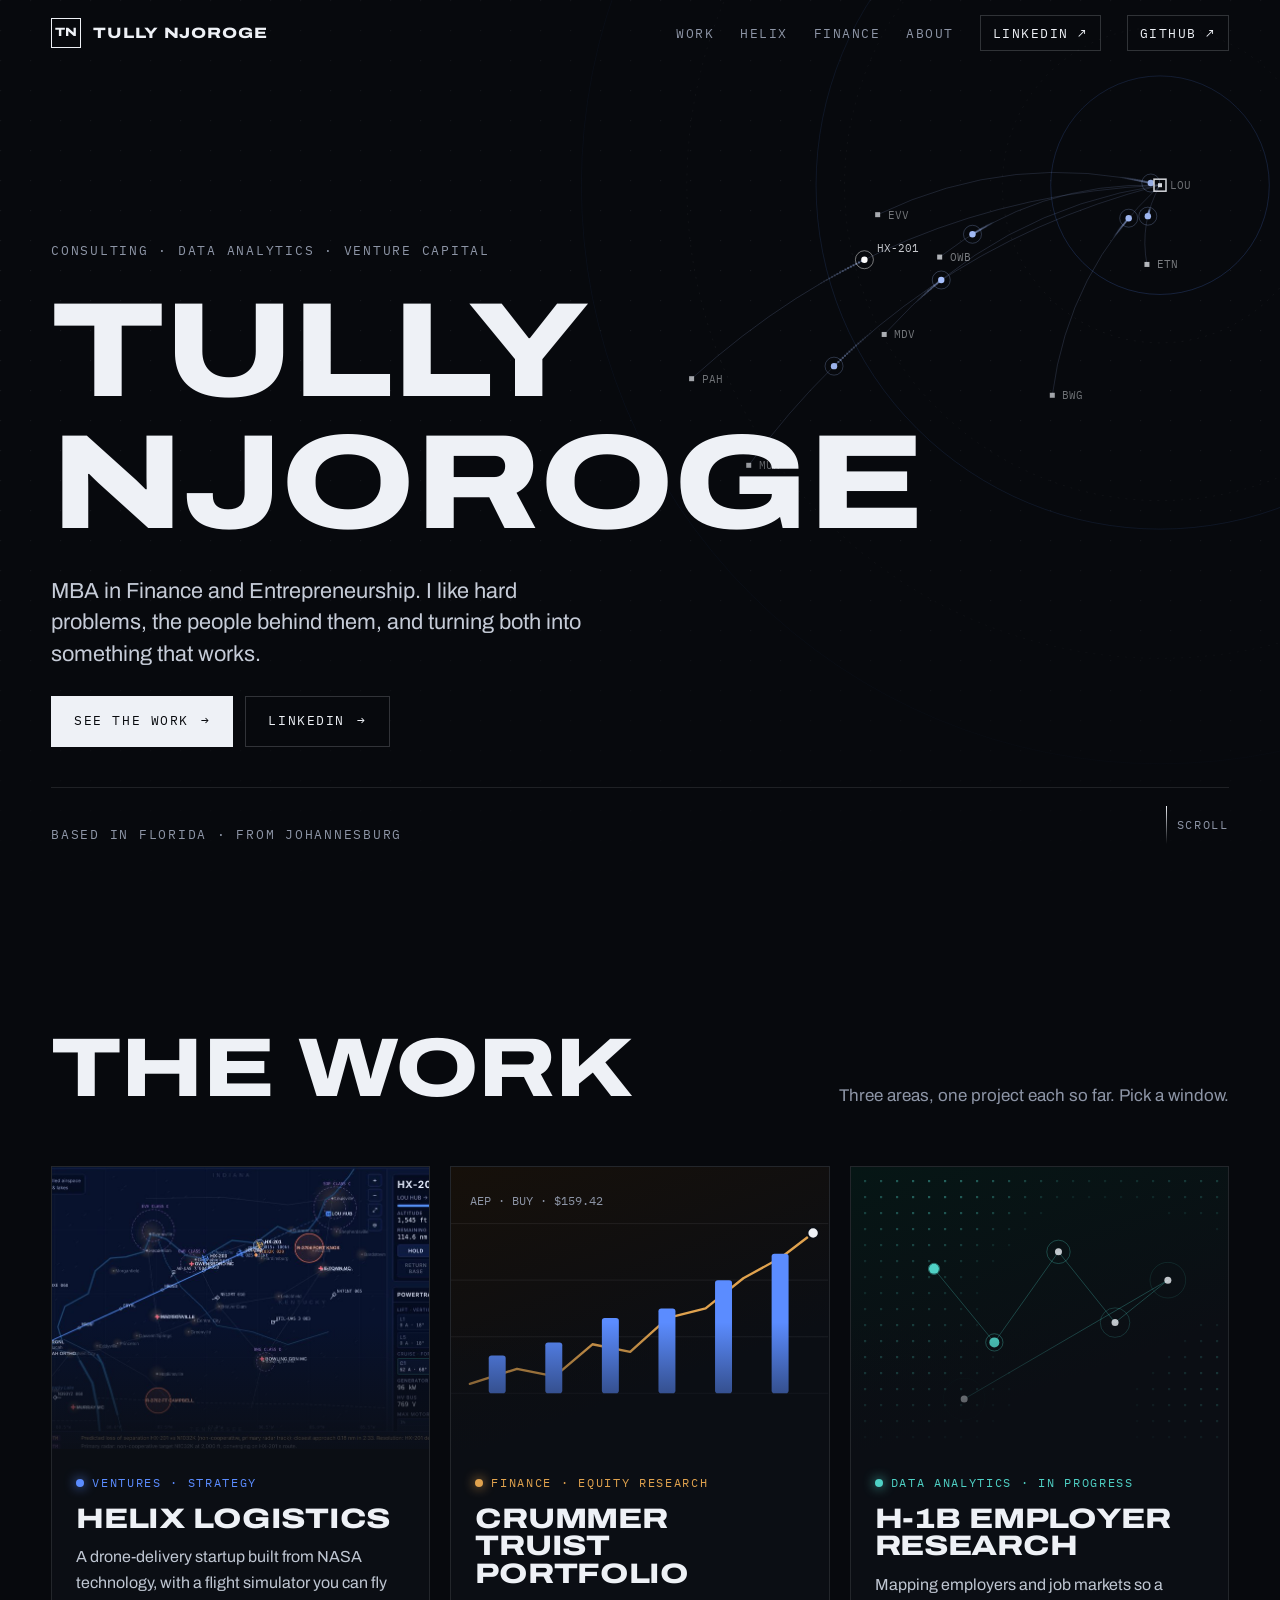
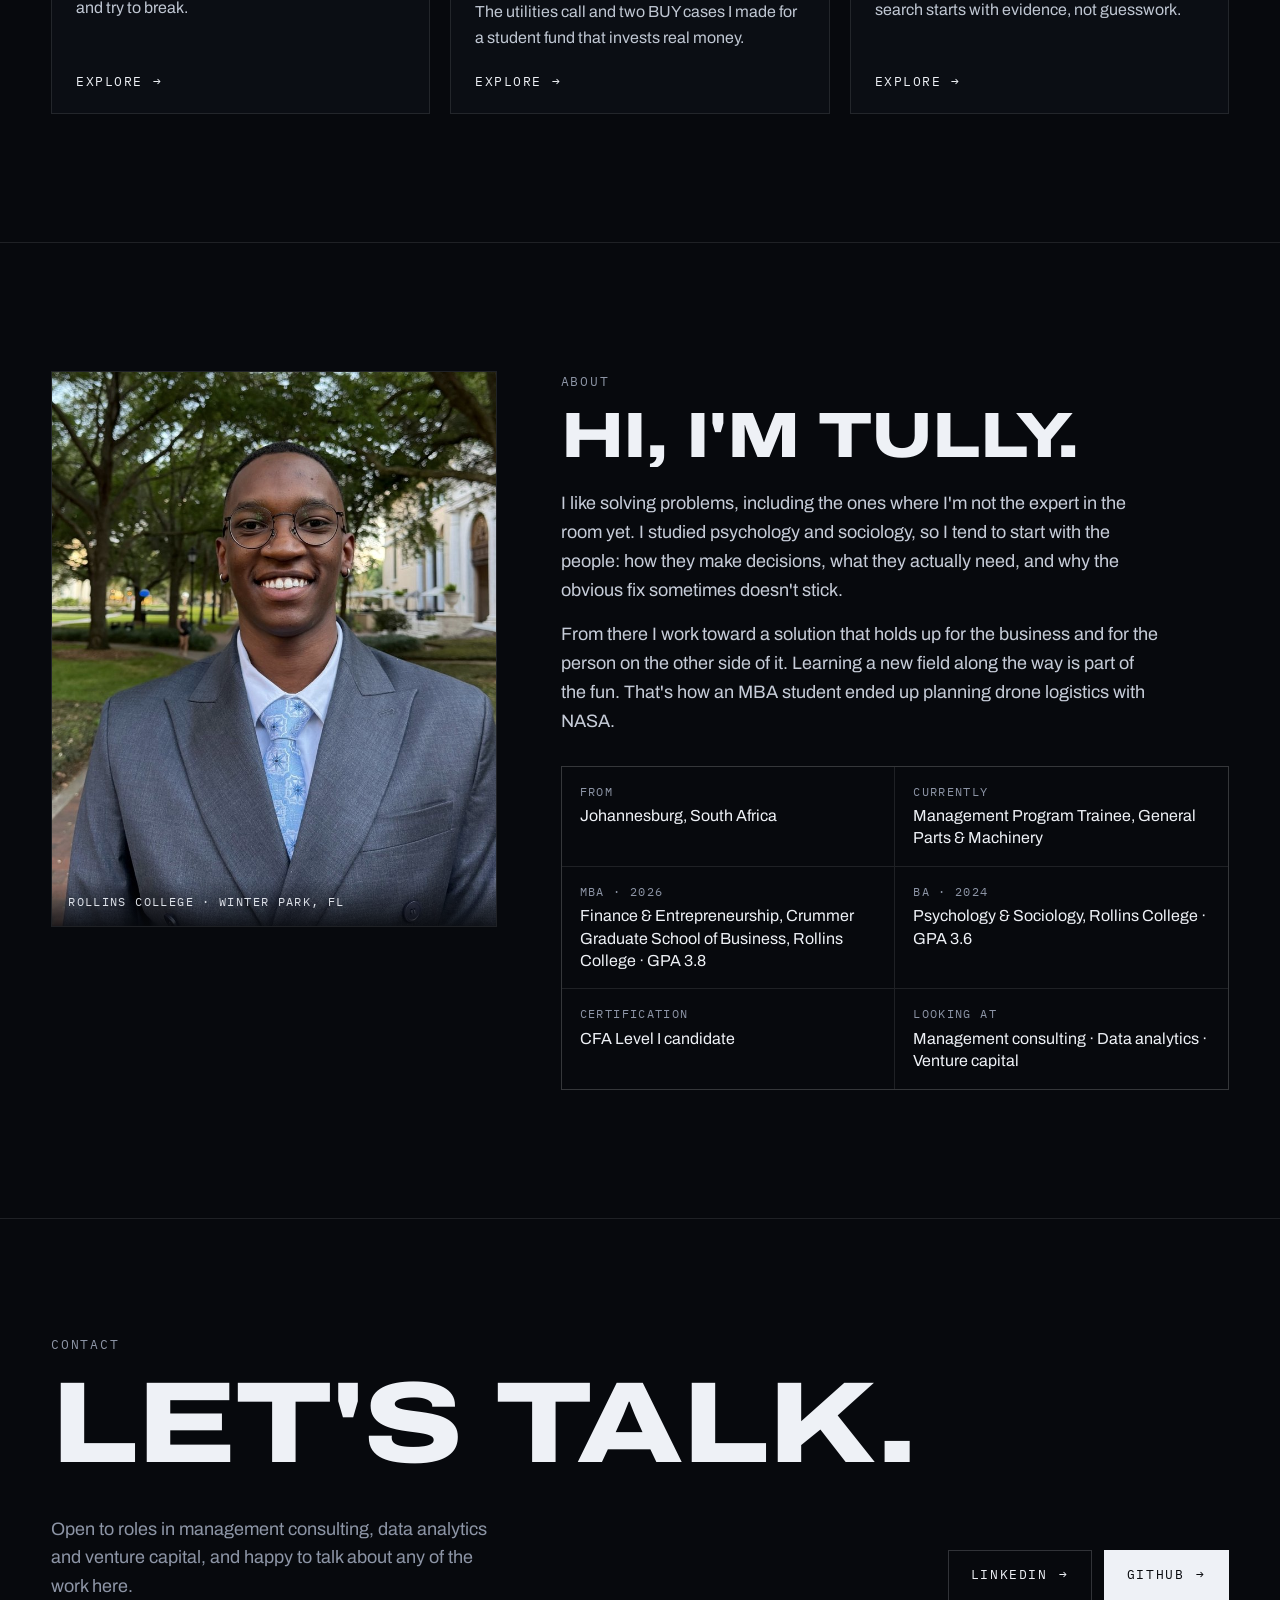
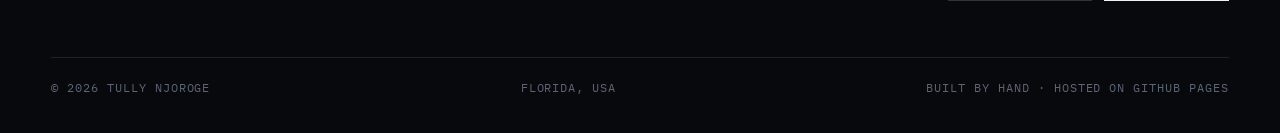
==== commit f8425cf6: "Redesign portfolio: dynamic home, finance research page, about section - New dark, animated home pag" ====
--- a/index.html
+++ b/index.html
@@ -4,79 +4,81 @@
 <meta charset="utf-8">
 <meta name="viewport" content="width=device-width, initial-scale=1, viewport-fit=cover">
 <title>Tully Njoroge</title>
-<meta name="description" content="Projects by Tully Njoroge across aerospace ventures, data analytics and finance.">
-<link rel="preconnect" href="https://fonts.googleapis.com">
-<link rel="preconnect" href="https://fonts.gstatic.com" crossorigin>
-<link rel="stylesheet" href="https://fonts.googleapis.com/css2?family=Bricolage+Grotesque:opsz,wght@12..96,500;12..96,650;12..96,700&family=Public+Sans:wght@400;600&family=IBM+Plex+Mono:wght@400;500&display=swap">
+<meta name="description" content="Tully Njoroge: MBA in Finance and Entrepreneurship, focused on management consulting, data analytics and venture capital.">
+<meta property="og:title" content="Tully Njoroge"><meta property="og:description" content="Tully Njoroge: MBA in Finance and Entrepreneurship, focused on management consulting, data analytics and venture capital."><meta property="og:image" content="helix-console.jpg">
+<script>document.documentElement.classList.add('js')</script>
+<link rel="preconnect" href="https://fonts.googleapis.com"><link rel="preconnect" href="https://fonts.gstatic.com" crossorigin><link rel="stylesheet" href="https://fonts.googleapis.com/css2?family=Archivo:wdth,wght@62..125,400..900&family=IBM+Plex+Mono:wght@400;500&display=swap">
 <link rel="stylesheet" href="site.css">
 </head>
-<body>
-<header class="site-head"><div class="wrap">
-  <a class="name" href="index.html">Tully Njoroge</a>
-  <nav aria-label="Sections"><a href="#aero">Aerospace</a><a href="#data">Data</a><a href="#fin">Finance</a><a href="#about">About</a></nav>
+<body><header class="nav"><div class="wrap">
+  <a class="brand" href="index.html"><span class="mark">TN</span>Tully Njoroge</a>
+  <nav aria-label="Main"><a href="index.html#work">Work</a><a href="helix-logistics.html">Helix</a><a href="global-portfolios.html">Finance</a><a href="index.html#about">About</a><a class="gh" href="https://www.linkedin.com/in/tully-njoroge" rel="noopener">LinkedIn ↗</a><a class="gh" href="https://github.com/tuhlee15" rel="noopener">GitHub ↗</a></nav>
 </div></header>
+<main>
+<section class="hero" aria-label="Introduction">
+  <canvas data-field aria-hidden="true"></canvas>
+  <div class="wrap">
+    <div class="eyebrow rv">Consulting · Data analytics · Venture capital</div>
+    <h1 class="display split"><span>Tully</span> <span>Njoroge</span></h1>
+    <p class="lede rv d1">MBA in Finance and Entrepreneurship. I like hard problems, the people behind them, and turning both into something that works.</p>
+    <div class="btns rv d2"><a class="btn solid" href="#work">See the work <span class="arr">→</span></a><a class="btn" href="https://www.linkedin.com/in/tully-njoroge" rel="noopener">LinkedIn <span class="arr">→</span></a></div>
+    <div class="hero-foot rv d3"><span class="eyebrow">Based in Florida · From Johannesburg</span><div class="scrollcue"><i></i>Scroll</div></div>
+  </div>
+</section>
 
-<main class="wrap">
-  <section class="hero">
-    <div class="eyebrow">Projects · Finance · Data · Operations</div>
-    <h1>Tully Njoroge</h1>
-    <p class="lede">MBA in Finance and Entrepreneurship from the Crummer Graduate School of Business at Rollins College. I turn research into working tools: venture models, investment analysis, dashboards and interactive prototypes.</p>
-    <div class="meta"><span>Management Program Trainee, General Parts &amp; Machinery</span><span>Florida, USA</span><span>English · Afrikaans · Spanish</span></div>
-  </section>
+<section class="section" id="work"><div class="wrap">
+  <div class="sec-head"><h2 class="display split">The work</h2><p class="rv">Three areas, one project each so far. Pick a window.</p></div>
+  <div class="windows">
+    <a class="win rv" href="helix-logistics.html">
+      <div class="win-media"><img src="helix-console.jpg" alt="Helix Ops flight operations console over a map of western Kentucky" loading="lazy"></div>
+      <div class="win-body"><span class="code aero">Ventures · Strategy</span><h3 class="display">Helix Logistics</h3><p>A drone-delivery startup built from NASA technology, with a flight simulator you can fly and try to break.</p><span class="more">Explore <span class="arr">→</span></span></div>
+    </a>
+    <a class="win rv d1" href="global-portfolios.html">
+      <div class="win-media fin-art" aria-hidden="true">
+        <svg viewBox="0 0 400 300" preserveAspectRatio="xMidYMid slice">
+          <g stroke="rgba(238,241,246,.08)"><line x1="0" x2="400" y1="60" y2="60"/><line x1="0" x2="400" y1="120" y2="120"/><line x1="0" x2="400" y1="180" y2="180"/><line x1="0" x2="400" y1="240" y2="240"/></g>
+          <polyline class="draw" points="20,230 70,214 110,222 150,188 190,196 230,160 270,150 310,118 350,96 384,70" fill="none" stroke="#e0a24e" stroke-width="2.5" stroke-linejoin="round" stroke-linecap="round"/>
+          <g class="bars"><rect x="40" y="200" width="18" height="40" rx="3" fill="#5b8cff"/><rect x="100" y="186" width="18" height="54" rx="3" fill="#5b8cff"/><rect x="160" y="160" width="18" height="80" rx="3" fill="#5b8cff"/><rect x="220" y="150" width="18" height="90" rx="3" fill="#5b8cff"/><rect x="280" y="120" width="18" height="120" rx="3" fill="#5b8cff"/><rect x="340" y="92" width="18" height="148" rx="3" fill="#5b8cff"/></g>
+          <circle cx="384" cy="70" r="6" fill="#eef1f6" stroke="#0b0e14" stroke-width="2"/>
+          <text x="20" y="40" font-family="IBM Plex Mono, ui-monospace, monospace" font-size="13" fill="#8d95a6">AEP · BUY · $159.42</text>
+        </svg>
+      </div>
+      <div class="win-body"><span class="code fin">Finance · Equity research</span><h3 class="display">Crummer Truist Portfolio</h3><p>The utilities call and two BUY cases I made for a student fund that invests real money.</p><span class="more">Explore <span class="arr">→</span></span></div>
+    </a>
+    <a class="win rv d2" href="h1b-employer-research.html">
+      <div class="win-media data-art" aria-hidden="true"><canvas data-dots></canvas></div>
+      <div class="win-body"><span class="code data">Data analytics · In progress</span><h3 class="display">H-1B Employer Research</h3><p>Mapping employers and job markets so a search starts with evidence, not guesswork.</p><span class="more">Explore <span class="arr">→</span></span></div>
+    </a>
+  </div>
+</div></section>
 
-  <section class="field" id="aero">
-    <header><span class="code aero">AERO</span><h2>Aerospace &amp; ventures</h2><p>Commercializing autonomous-flight technology.</p></header>
-    <article class="proj">
-      <a class="shot" href="simulator.html" aria-label="Open the Helix Ops simulator"><img src="helix-console.jpg" alt="Helix Ops console showing aircraft on a map of western Kentucky with a powertrain health panel" loading="lazy"></a>
-      <div class="body">
-        <span class="status">MBA capstone · NASA Kennedy Space Center tech transfer · 2025–26</span>
-        <h3>Helix Logistics</h3>
-        <p>Autonomous middle-mile delivery of orthopedic implants to rural hospitals. Rebuilt here as a working flight-operations and dispatch simulator: Louisville to Paducah, with traffic conflicts, motor faults, GPS drift and emergency landings you can trigger yourself.</p>
-        <div class="tags"><span>Venture design</span><span>Customer discovery</span><span>Simulation</span><span>JavaScript</span></div>
-        <div class="actions"><a class="btn primary" href="simulator.html">Launch simulator</a><a class="btn" href="helix-logistics.html">Read the case study</a></div>
-      </div>
-    </article>
-  </section>
-
-  <section class="field" id="data">
-    <header><span class="code data">DATA</span><h2>Data &amp; analytics</h2><p>Market and employer data, cleaned and made explorable.</p></header>
-    <article class="proj text-only">
-      <div class="body">
-        <span class="status">In progress · Power BI</span>
-        <h3>H-1B Employer Research</h3>
-        <p>Employer and labor-market analysis for an experienced-hire search in consulting: metro-level rankings, a map of roughly 170 boutique and mid-market firms across four cities, and a 59-employer target workbook. Being rebuilt as an interactive Power BI report.</p>
-        <div class="tags"><span>Power BI</span><span>SQL</span><span>Python</span><span>Labor-market data</span></div>
-        <div class="actions"><a class="btn" href="h1b-employer-research.html">Project overview</a></div>
-      </div>
-    </article>
-  </section>
-
-  <section class="field" id="fin">
-    <header><span class="code fin">FIN</span><h2>Finance &amp; investments</h2><p>Equity research for a student-managed portfolio.</p></header>
-    <article class="proj text-only">
-      <div class="body">
-        <span class="status">Crummer Investment Management · Utilities sector</span>
-        <h3>Managing Global Portfolios</h3>
-        <p>Utilities sector research for the Crummer student-managed fund: an overweight sector call (3.00% vs a 2.46% benchmark weight), tear sheets built on rate-base growth and dividend-discount valuation, and an ESG framework treated as an investment catalyst.</p>
-        <div class="tags"><span>Equity research</span><span>DDM valuation</span><span>ESG integration</span><span>Investment committee</span></div>
-        <div class="actions"><a class="btn" href="global-portfolios.html">Project overview</a></div>
-      </div>
-    </article>
-  </section>
-
-  <section class="about" id="about">
-    <h2>About</h2>
-    <div class="cols">
-      <p>I came to finance from psychology and sociology, so I start with how people actually make decisions and then build the numbers and tools around that. My work has run from utilities equity research and ESG analysis to financial analysis in Johannesburg, strategy consulting, and a NASA tech-transfer venture.</p>
-      <dl>
-        <dt>Now</dt><dd>Management Program Trainee, General Parts &amp; Machinery (operations, sales, marketing rotations)</dd>
-        <dt>Before</dt><dd>Utilities Sector Analyst &amp; ESG Lead, Crummer Investment Management · Financial Analyst Intern, Mfangano Solutions · Strategic Consulting Lead, InnovoJet</dd>
-        <dt>Find me</dt><dd><a href="https://www.linkedin.com/in/YOUR-LINKEDIN" rel="noopener">LinkedIn ↗</a> · <a href="https://github.com/YOUR-USERNAME" rel="noopener">GitHub ↗</a></dd>
-      </dl>
+<section class="section" id="about" style="border-top:1px solid var(--line)"><div class="wrap about">
+  <figure class="portrait rv" style="margin:0"><img src="headshot.jpg" alt="Tully Njoroge in a grey suit and light blue tie on the Rollins College campus" width="800" height="1000"><figcaption>Rollins College · Winter Park, FL</figcaption></figure>
+  <div>
+    <div class="eyebrow rv">About</div>
+    <h2 class="display split" style="margin-top:14px">Hi, I'm Tully.</h2>
+    <div class="bio rv">
+      <p>I like solving problems, including the ones where I'm not the expert in the room yet. I studied psychology and sociology, so I tend to start with the people: how they make decisions, what they actually need, and why the obvious fix sometimes doesn't stick.</p>
+      <p>From there I work toward a solution that holds up for the business and for the person on the other side of it. Learning a new field along the way is part of the fun. That's how an MBA student ended up planning drone logistics with NASA.</p>
     </div>
-  </section>
+    <dl class="facts rv">
+      <div><dt>From</dt><dd>Johannesburg, South Africa</dd></div>
+      <div><dt>Currently</dt><dd>Management Program Trainee, General Parts &amp; Machinery</dd></div>
+      <div><dt>MBA · 2026</dt><dd>Finance &amp; Entrepreneurship, Crummer Graduate School of Business, Rollins College · GPA 3.8</dd></div>
+      <div><dt>BA · 2024</dt><dd>Psychology &amp; Sociology, Rollins College · GPA 3.6</dd></div>
+      <div><dt>Certification</dt><dd>CFA Level I candidate</dd></div>
+      <div><dt>Looking at</dt><dd>Management consulting · Data analytics · Venture capital</dd></div>
+    </dl>
+  </div>
+</div></section>
 </main>
-
-<footer class="site-foot"><div class="wrap"><span>© 2026 Tully Njoroge</span><span>Built with plain HTML · hosted on GitHub Pages</span></div></footer>
+<footer class="contact"><div class="wrap">
+  <div class="eyebrow rv">Contact</div>
+  <h2 class="display split" style="margin-top:14px">Let's talk.</h2>
+  <div class="row rv"><p style="color:var(--muted);max-width:46ch;font-size:18px">Open to roles in management consulting, data analytics and venture capital, and happy to talk about any of the work here.</p>
+  <div class="btns"><a class="btn" href="https://www.linkedin.com/in/tully-njoroge" rel="noopener">LinkedIn <span class="arr">→</span></a><a class="btn solid" href="https://github.com/tuhlee15" rel="noopener">GitHub <span class="arr">→</span></a></div></div>
+  <div class="foot"><span>© 2026 Tully Njoroge</span><span>Florida, USA</span><span>Built by hand · hosted on GitHub Pages</span></div>
+</div></footer>
+<script src="site.js"></script>
 </body>
 </html>
--- a/site.css
+++ b/site.css
@@ -1,112 +1,247 @@
-/* Layout: a working index. Left-aligned column, projects grouped by field, each field marked with a short code. */
+/* Layout: cinematic dark index. Full-bleed hero with live flight-path field, then wide project panels that reveal on scroll.
+   One committed dark look (matches the Helix Ops console). */
 :root{
-  --paper:#f4f6fa; --card:#ffffff; --ink:#0e1730; --muted:#566180; --rule:#d8ddea; --accent:#2448d8; --accent-ink:#ffffff; --soft:#e7ecfb;
-  --aero:#2448d8; --data:#0b8a80; --fin:#9a5b12;
-  --f-display:"Bricolage Grotesque","Avenir Next",system-ui,sans-serif;
-  --f-body:"Public Sans",system-ui,-apple-system,"Segoe UI",sans-serif;
+  color-scheme:dark;
+  --bg:#07090d; --bg2:#0b0e14; --panel:#10141c; --ink:#eef1f6; --muted:#8d95a6; --dim:#5d6575;
+  --line:rgba(238,241,246,.10); --line2:rgba(238,241,246,.18);
+  --accent:#5b8cff; --accent2:#a9c2ff; --amber:#c47a22; --neutral:#4a5160;
+  --aero:#5b8cff; --fin:#e0a24e; --data:#4fd1c5;
+  --f-display:"Archivo","Arial Narrow",system-ui,sans-serif;
+  --f-body:"Archivo",system-ui,-apple-system,"Segoe UI",sans-serif;
   --f-mono:"IBM Plex Mono",ui-monospace,Menlo,monospace;
+  --gut:clamp(16px,4vw,56px);
 }
-@media (prefers-color-scheme: dark){:root:not([data-theme="light"]){
-  --paper:#0a1022; --card:#10182f; --ink:#e6eaf7; --muted:#8e98b8; --rule:#1f2a4a; --accent:#7d9bff; --accent-ink:#06102e; --soft:#16224a;
-  --aero:#7d9bff; --data:#4fd1c5; --fin:#e8b06a; color-scheme:dark}}
-:root[data-theme="dark"]{
-  --paper:#0a1022; --card:#10182f; --ink:#e6eaf7; --muted:#8e98b8; --rule:#1f2a4a; --accent:#7d9bff; --accent-ink:#06102e; --soft:#16224a;
-  --aero:#7d9bff; --data:#4fd1c5; --fin:#e8b06a; color-scheme:dark}
 *{box-sizing:border-box}
 [hidden]{display:none!important}
-html{-webkit-text-size-adjust:100%}
-body{margin:0;background:var(--paper);color:var(--ink);font-family:var(--f-body);font-size:16.5px;line-height:1.6}
+html{-webkit-text-size-adjust:100%;scroll-behavior:smooth}
+body{margin:0;background:var(--bg);color:var(--ink);font-family:var(--f-body);font-size:17px;line-height:1.6;font-variation-settings:"wdth" 100;overflow-x:hidden}
 img{max-width:100%;height:auto;display:block}
-a{color:var(--accent);text-underline-offset:3px}
-a:focus-visible,button:focus-visible{outline:2px solid var(--accent);outline-offset:3px;border-radius:4px}
-.wrap{max-width:1080px;margin:0 auto;padding-inline:24px}
-@media (max-width:520px){.wrap{padding-inline:16px}}
-
-.site-head{border-bottom:1px solid var(--rule)}
-.site-head .wrap{display:flex;align-items:center;justify-content:space-between;gap:16px;padding-block:16px;flex-wrap:wrap}
-.site-head .name{font-family:var(--f-display);font-weight:700;font-size:19px;color:var(--ink);text-decoration:none;letter-spacing:-.01em}
-.site-head nav{display:flex;gap:18px;flex-wrap:wrap}
-.site-head nav a{color:var(--muted);text-decoration:none;font-size:15px}
-.site-head nav a:hover{color:var(--ink)}
-
-h1,h2,h3{font-family:var(--f-display);line-height:1.12;text-wrap:balance;letter-spacing:-.015em;margin:0}
-h1{font-size:clamp(40px,7vw,76px);font-weight:700}
-h2{font-size:clamp(26px,3.4vw,34px);font-weight:700}
-h3{font-size:22px;font-weight:650}
+a{color:inherit}
+:focus-visible{outline:2px solid var(--accent2);outline-offset:3px}
+::selection{background:var(--accent);color:#04102e}
+.wrap{max-width:1320px;margin:0 auto;padding-inline:var(--gut)}
+.mono{font-family:var(--f-mono);font-variant-numeric:tabular-nums}
+.eyebrow{font-family:var(--f-mono);font-size:12.5px;letter-spacing:.14em;text-transform:uppercase;color:var(--muted)}
+.code{font-family:var(--f-mono);font-size:12px;letter-spacing:.14em;text-transform:uppercase;display:inline-flex;align-items:center;gap:8px;color:var(--muted)}
+.code::before{content:"";width:8px;height:8px;border-radius:50%;background:currentColor;box-shadow:0 0 12px currentColor}
+.code.aero{color:var(--aero)}.code.fin{color:var(--fin)}.code.data{color:var(--data)}
+h1,h2,h3{margin:0;font-family:var(--f-display);text-wrap:balance;line-height:.98}
+.display{font-weight:800;font-variation-settings:"wdth" 125;text-transform:uppercase;letter-spacing:-.01em}
 p{margin:0}
-.lede{font-size:clamp(18px,2vw,21px);color:var(--muted);max-width:62ch}
-.eyebrow{font-family:var(--f-mono);font-size:12.5px;letter-spacing:.08em;text-transform:uppercase;color:var(--muted)}
-.code{font-family:var(--f-mono);font-size:12px;font-weight:500;letter-spacing:.08em;padding:3px 8px;border-radius:4px;border:1px solid currentColor;display:inline-block}
-.code.aero{color:var(--aero)}.code.data{color:var(--data)}.code.fin{color:var(--fin)}
-
-.hero{padding-block:72px 48px;display:flex;flex-direction:column;gap:18px}
-.hero .meta{display:flex;gap:10px 22px;flex-wrap:wrap;color:var(--muted);font-size:15px}
-
-.field{padding-block:40px;border-top:1px solid var(--rule);display:grid;grid-template-columns:220px minmax(0,1fr);gap:28px}
-.field>header{display:flex;flex-direction:column;gap:10px;align-items:flex-start}
-.field>header p{color:var(--muted);font-size:15px}
-@media (max-width:820px){.field{grid-template-columns:1fr;gap:18px}}
-
-.proj{background:var(--card);border:1px solid var(--rule);border-radius:10px;overflow:hidden;display:grid;grid-template-columns:minmax(0,1.15fr) minmax(0,1fr)}
-.proj.text-only{grid-template-columns:1fr}
-.proj .shot{background:#050c20;display:block;min-height:100%}
-.proj .shot img{width:100%;height:100%;object-fit:cover;object-position:left top}
-.proj .body{padding:22px 24px;display:flex;flex-direction:column;gap:12px;min-width:0}
-.proj .body p{color:var(--muted)}
-.proj .tags{display:flex;flex-wrap:wrap;gap:6px}
-.proj .tags span{font-size:12.5px;background:var(--soft);color:var(--ink);padding:2px 9px;border-radius:20px}
-.status{font-family:var(--f-mono);font-size:12px;color:var(--muted)}
-.actions{display:flex;gap:10px;flex-wrap:wrap;margin-top:4px}
-.btn{display:inline-flex;align-items:center;gap:6px;padding:9px 16px;border-radius:7px;font-weight:600;font-size:15px;text-decoration:none;border:1px solid var(--rule);color:var(--ink);background:var(--card)}
-.btn:hover{border-color:var(--accent)}
-.btn.primary{background:var(--accent);border-color:var(--accent);color:var(--accent-ink)}
-@media (max-width:820px){.proj{grid-template-columns:1fr}.proj .shot img{aspect-ratio:16/10}}
-
-.about{padding-block:40px 24px;border-top:1px solid var(--rule);display:grid;grid-template-columns:220px minmax(0,1fr);gap:28px}
-.about .cols{display:grid;grid-template-columns:repeat(auto-fit,minmax(220px,1fr));gap:20px 32px}
-.about dl{margin:0}.about dt{font-family:var(--f-mono);font-size:12px;letter-spacing:.08em;text-transform:uppercase;color:var(--muted)}.about dd{margin:2px 0 14px}
-@media (max-width:820px){.about{grid-template-columns:1fr;gap:12px}}
-.site-foot{border-top:1px solid var(--rule);margin-top:40px}
-.site-foot .wrap{padding-block:22px;color:var(--muted);font-size:14px;display:flex;justify-content:space-between;gap:12px;flex-wrap:wrap}
-
-/* case study */
-.cs-hero{padding-block:56px 36px;display:grid;grid-template-columns:minmax(0,1fr) auto;gap:28px;align-items:end}
-.cs-hero .logo{width:120px;background:#0b1a4a;border-radius:14px;padding:16px}
-.cs-hero .tagline{font-family:var(--f-display);font-size:clamp(20px,2.4vw,26px);font-weight:500;color:var(--muted);max-width:30ch;line-height:1.3}
-@media (max-width:700px){.cs-hero{grid-template-columns:1fr}.cs-hero .logo{width:84px;order:-1}}
-.factrow{display:grid;grid-template-columns:repeat(4,minmax(0,1fr));gap:1px;background:var(--rule);border:1px solid var(--rule);border-radius:10px;overflow:hidden}
-.factrow div{background:var(--card);padding:14px 16px;display:flex;flex-direction:column;gap:2px;min-width:0}
-.factrow b{font-family:var(--f-mono);font-weight:500;font-size:20px;font-variant-numeric:tabular-nums;overflow-wrap:anywhere}
-.factrow span{color:var(--muted);font-size:13.5px;line-height:1.35}
-@media (max-width:760px){.factrow{grid-template-columns:repeat(2,minmax(0,1fr))}}
-.demo{margin-block:36px;background:#050c20;border-radius:12px;overflow:hidden;border:1px solid var(--rule)}
-.demo .bar{display:flex;justify-content:space-between;align-items:center;gap:12px;padding:14px 18px;color:#dfe7ff;flex-wrap:wrap}
-.demo .bar p{color:#8393c2;font-size:14.5px}
-.demo .bar .btn.primary{background:#4c8dff;border-color:#4c8dff;color:#04102e}
-.sec{padding-block:36px;border-top:1px solid var(--rule);display:grid;grid-template-columns:220px minmax(0,1fr);gap:28px}
-.sec .prose{display:flex;flex-direction:column;gap:14px;max-width:68ch}
-.sec .prose p{color:var(--ink)}
-.sec .prose .muted{color:var(--muted)}
-@media (max-width:820px){.sec{grid-template-columns:1fr;gap:12px}}
-.caps{display:grid;grid-template-columns:repeat(auto-fill,minmax(250px,1fr));gap:12px}
-.cap{background:var(--card);border:1px solid var(--rule);border-radius:9px;padding:14px 16px;display:flex;flex-direction:column;gap:6px}
-.cap b{font-family:var(--f-display);font-size:17px;font-weight:650}
-.cap span{color:var(--muted);font-size:14.5px;line-height:1.45}
-.cap i{font-style:normal;font-family:var(--f-mono);font-size:11.5px;color:var(--aero);letter-spacing:.06em}
-.phases{display:grid;grid-template-columns:repeat(2,minmax(0,1fr));gap:12px}
-.phase{border:1px solid var(--rule);border-radius:9px;padding:16px;background:var(--card)}
-.phase .eyebrow{margin-bottom:4px}
-@media (max-width:640px){.phases{grid-template-columns:1fr}}
-.tablewrap{overflow-x:auto;border:1px solid var(--rule);border-radius:9px;background:var(--card)}
-table.tiers{border-collapse:collapse;width:100%;min-width:420px;font-size:15px}
-table.tiers th,table.tiers td{padding:10px 14px;text-align:left;border-bottom:1px solid var(--rule)}
-table.tiers th{font-family:var(--f-mono);font-size:12px;letter-spacing:.06em;text-transform:uppercase;color:var(--muted);font-weight:500}
-table.tiers td{font-variant-numeric:tabular-nums}
-table.tiers tr:last-child td{border-bottom:0}
-ul.clean{margin:0;padding-left:20px;display:flex;flex-direction:column;gap:6px}
+
+/* nav */
+.nav{position:fixed;inset:0 0 auto 0;z-index:50;padding-top:env(safe-area-inset-top,0px);transition:background .3s,border-color .3s,backdrop-filter .3s;border-bottom:1px solid transparent}
+.nav.solid{background:rgba(7,9,13,.82);backdrop-filter:blur(14px);-webkit-backdrop-filter:blur(14px);border-bottom-color:var(--line)}
+.nav .wrap{display:flex;align-items:center;justify-content:space-between;gap:20px;height:66px}
+.brand{display:flex;align-items:center;gap:12px;text-decoration:none;font-family:var(--f-display);font-weight:800;font-variation-settings:"wdth" 125;text-transform:uppercase;letter-spacing:.06em;font-size:15px}
+.brand .mark{width:30px;height:30px;border:1.5px solid var(--ink);display:grid;place-items:center;font-size:12px;letter-spacing:0}
+.nav nav{display:flex;align-items:center;gap:26px}
+.nav nav a{text-decoration:none;font-family:var(--f-mono);font-size:12.5px;letter-spacing:.12em;text-transform:uppercase;color:var(--muted);transition:color .2s}
+.nav nav a:hover,.nav nav a[aria-current="page"]{color:var(--ink)}
+.nav .gh{display:inline-flex;align-items:center;gap:8px;border:1px solid var(--line2);padding:7px 12px;color:var(--ink)!important}
+.nav .gh:hover{border-color:var(--ink)}
+@media (max-width:760px){.nav nav a:not(.gh){display:none}}
+
+/* buttons */
+.btn{display:inline-flex;align-items:center;gap:12px;padding:14px 22px;font-family:var(--f-mono);font-size:13px;letter-spacing:.12em;text-transform:uppercase;text-decoration:none;border:1px solid var(--line2);color:var(--ink);background:transparent;transition:background .25s,color .25s,border-color .25s}
+.btn .arr{transition:transform .25s}
+.btn:hover .arr{transform:translateX(5px)}
+.btn:hover{border-color:var(--ink)}
+.btn.solid{background:var(--ink);color:#07090d;border-color:var(--ink)}
+.btn.solid:hover{background:var(--accent2);border-color:var(--accent2)}
+.btns{display:flex;flex-wrap:wrap;gap:12px}
+
+/* hero */
+.hero{position:relative;min-height:min(100svh,980px);display:flex;flex-direction:column;justify-content:flex-end;overflow:hidden;isolation:isolate}
+.hero canvas{position:absolute;inset:0;width:100%;height:100%;z-index:-2}
+.hero::after{content:"";position:absolute;inset:0;z-index:-1;background:linear-gradient(180deg,rgba(7,9,13,.35) 0%,rgba(7,9,13,0) 30%,rgba(7,9,13,.25) 62%,var(--bg) 100%)}
+.hero .wrap{width:100%;padding-block:140px 56px;display:flex;flex-direction:column;gap:26px}
+.hero h1{font-size:clamp(48px,10.5vw,168px)}
+.hero h1 span{display:block}
+.hero .lede{font-size:clamp(18px,1.7vw,23px);color:#c6ccd8;max-width:46ch;line-height:1.45}
+.hero-foot{display:flex;justify-content:space-between;align-items:flex-end;gap:24px;flex-wrap:wrap;border-top:1px solid var(--line);padding-top:18px;margin-top:14px}
+.readout{font-family:var(--f-mono);font-size:12px;letter-spacing:.08em;color:var(--muted);display:grid;grid-template-columns:auto auto;gap:3px 18px}
+.readout b{color:var(--ink);font-weight:500}
+.scrollcue{font-family:var(--f-mono);font-size:12px;letter-spacing:.14em;color:var(--muted);text-transform:uppercase;display:flex;align-items:center;gap:10px}
+.scrollcue i{width:1px;height:38px;background:linear-gradient(var(--ink),transparent);display:block;animation:cue 2.2s ease-in-out infinite}
+@keyframes cue{0%{transform:scaleY(0);transform-origin:top}50%{transform:scaleY(1);transform-origin:top}51%{transform-origin:bottom}100%{transform:scaleY(0);transform-origin:bottom}}
+
+/* ticker */
+.ticker{border-block:1px solid var(--line);overflow:hidden;background:var(--bg2)}
+.ticker .track{display:flex;width:max-content;animation:tick 60s linear infinite}
+.ticker:hover .track{animation-play-state:paused}
+.ticker .item{display:flex;align-items:baseline;gap:12px;padding:18px 34px;border-right:1px solid var(--line);white-space:nowrap}
+.ticker b{font-family:var(--f-display);font-weight:800;font-variation-settings:"wdth" 115;font-size:24px}
+.ticker span{font-family:var(--f-mono);font-size:12px;letter-spacing:.1em;text-transform:uppercase;color:var(--muted)}
+@keyframes tick{to{transform:translateX(-50%)}}
+
+/* sections */
+.section{padding-block:clamp(72px,10vw,140px)}
+.sec-head{display:flex;justify-content:space-between;align-items:flex-end;gap:24px;flex-wrap:wrap;margin-bottom:clamp(32px,5vw,56px)}
+.sec-head h2{font-size:clamp(38px,6.5vw,96px)}
+.sec-head p{color:var(--muted);max-width:40ch}
+
+/* project panels */
+.proj{position:relative;display:grid;grid-template-columns:minmax(0,1.35fr) minmax(0,1fr);border:1px solid var(--line);background:var(--bg2);text-decoration:none;color:inherit;overflow:hidden;isolation:isolate}
+.proj + .proj{margin-top:28px}
+.proj::before{content:"";position:absolute;inset:0;z-index:-1;background:radial-gradient(520px circle at var(--mx,50%) var(--my,50%),rgba(91,140,255,.12),transparent 60%);opacity:0;transition:opacity .3s}
+.proj:hover::before{opacity:1}
+.proj .media{position:relative;overflow:hidden;min-height:340px;background:#050c20}
+.proj .media img{width:100%;height:100%;object-fit:cover;object-position:left top;transform:scale(1.04);transition:transform 1.2s cubic-bezier(.2,.7,.2,1)}
+.proj:hover .media img{transform:scale(1.09)}
+.proj .body{padding:clamp(24px,3.4vw,48px);display:flex;flex-direction:column;gap:18px;min-width:0}
+.proj h3{font-size:clamp(30px,3.6vw,52px)}
+.proj .body>p{color:#c2c8d4;font-size:17.5px}
+.proj .meta{font-family:var(--f-mono);font-size:12px;letter-spacing:.08em;color:var(--muted);text-transform:uppercase}
+.stats{display:grid;grid-template-columns:repeat(3,minmax(0,1fr));gap:1px;background:var(--line);border:1px solid var(--line)}
+.stats div{background:var(--bg2);padding:14px 14px 12px;display:flex;flex-direction:column;gap:4px;min-width:0}
+.stats b{font-family:var(--f-display);font-weight:800;font-variation-settings:"wdth" 115;font-size:clamp(22px,2.3vw,32px);line-height:1;font-variant-numeric:tabular-nums}
+.stats span{font-size:12.5px;color:var(--muted);line-height:1.35}
+.proj .go{margin-top:auto;display:flex;align-items:center;justify-content:space-between;gap:12px;flex-wrap:wrap}
+.proj.reverse{grid-template-columns:minmax(0,1fr) minmax(0,1.35fr)}
+.proj.reverse .media{order:2}
+.proj.textonly{grid-template-columns:1fr}
+.fin-visual{position:relative;min-height:340px;background:linear-gradient(160deg,#120d06,#07090d 70%);display:flex;align-items:center;justify-content:center;padding:28px}
+@media (max-width:900px){.proj,.proj.reverse{grid-template-columns:1fr}.proj.reverse .media{order:0}.proj .media,.fin-visual{min-height:240px}}
+
+/* about */
+.about{display:grid;grid-template-columns:minmax(0,.8fr) minmax(0,1.2fr);gap:clamp(28px,5vw,72px);align-items:start}
+.portrait{position:relative;overflow:hidden;border:1px solid var(--line)}
+.portrait img{width:100%;aspect-ratio:4/5;object-fit:cover;filter:grayscale(.15) contrast(1.02);transition:filter .6s,transform 1.2s cubic-bezier(.2,.7,.2,1)}
+.portrait:hover img{filter:none;transform:scale(1.03)}
+.portrait figcaption{position:absolute;left:0;right:0;bottom:0;padding:14px 16px;font-family:var(--f-mono);font-size:11.5px;letter-spacing:.12em;text-transform:uppercase;color:#dfe3ea;background:linear-gradient(transparent,rgba(7,9,13,.85))}
+.about h2{font-size:clamp(36px,5vw,72px);margin-bottom:22px}
+.about .bio{display:flex;flex-direction:column;gap:16px;color:#c6ccd8;font-size:18px;max-width:60ch}
+.timeline{list-style:none;padding:0;margin:34px 0 0;border-top:1px solid var(--line)}
+.timeline li{display:grid;grid-template-columns:150px minmax(0,1fr);gap:18px;padding:16px 0;border-bottom:1px solid var(--line)}
+.timeline .when{font-family:var(--f-mono);font-size:12px;letter-spacing:.1em;text-transform:uppercase;color:var(--muted);padding-top:3px}
+.timeline b{font-weight:600}
+.timeline span{color:var(--muted);display:block;font-size:15px}
+@media (max-width:860px){.about{grid-template-columns:1fr}.portrait{max-width:420px}.timeline li{grid-template-columns:1fr;gap:2px}}
+
+/* footer / contact */
+.contact{border-top:1px solid var(--line);padding-block:clamp(64px,9vw,120px) 36px}
+.contact h2{font-size:clamp(44px,9vw,140px)}
+.contact .row{display:flex;justify-content:space-between;align-items:flex-end;gap:24px;flex-wrap:wrap;margin-top:34px}
+.foot{display:flex;justify-content:space-between;gap:16px;flex-wrap:wrap;font-family:var(--f-mono);font-size:12px;letter-spacing:.08em;color:var(--dim);text-transform:uppercase;border-top:1px solid var(--line);margin-top:56px;padding-top:20px}
+
+/* reveal (only when JS is running; visible by default) */
+.js .rv{opacity:0;transform:translateY(34px);transition:opacity .9s cubic-bezier(.2,.7,.2,1),transform .9s cubic-bezier(.2,.7,.2,1)}
+.js .rv.in{opacity:1;transform:none}
+.js .rv.d1{transition-delay:.08s}.js .rv.d2{transition-delay:.16s}.js .rv.d3{transition-delay:.24s}
+.js .split .w{display:inline-block;overflow:hidden;vertical-align:bottom}
+.js .split .w>span{display:inline-block;transform:translateY(105%);transition:transform 1.1s cubic-bezier(.2,.8,.2,1)}
+.js .split.in .w>span{transform:none}
+
+/* case-study pages */
+.cs-hero{position:relative;padding-block:150px clamp(48px,6vw,80px);border-bottom:1px solid var(--line);overflow:hidden;isolation:isolate}
+.cs-hero canvas{position:absolute;inset:0;width:100%;height:100%;z-index:-1;opacity:.6}
+.cs-hero h1{font-size:clamp(46px,9vw,140px);margin:18px 0 22px}
+.cs-hero .lede{font-size:clamp(18px,1.7vw,22px);color:#c6ccd8;max-width:56ch;line-height:1.5}
+.crumb{font-family:var(--f-mono);font-size:12px;letter-spacing:.12em;text-transform:uppercase;color:var(--muted);text-decoration:none}
+.crumb:hover{color:var(--ink)}
+.factbar{display:grid;grid-template-columns:repeat(4,minmax(0,1fr));gap:1px;background:var(--line);border:1px solid var(--line);margin-top:40px}
+.factbar div{background:var(--bg);padding:18px 18px 16px;display:flex;flex-direction:column;gap:6px;min-width:0}
+.factbar b{font-family:var(--f-display);font-weight:800;font-variation-settings:"wdth" 115;font-size:clamp(24px,2.8vw,38px);line-height:1;font-variant-numeric:tabular-nums;overflow-wrap:anywhere}
+.factbar span{font-size:13.5px;color:var(--muted);line-height:1.4}
+@media (max-width:800px){.factbar{grid-template-columns:repeat(2,minmax(0,1fr))}}
+.block{display:grid;grid-template-columns:minmax(0,300px) minmax(0,1fr);gap:clamp(24px,5vw,72px);padding-block:clamp(56px,7vw,96px);border-bottom:1px solid var(--line)}
+.block>header{display:flex;flex-direction:column;gap:14px;align-self:start;position:sticky;top:96px}
+.block>header h2{font-size:clamp(30px,3.6vw,50px)}
+.prose{display:flex;flex-direction:column;gap:18px;max-width:70ch;color:#c9cfdb;min-width:0}
+.prose strong{color:var(--ink)}
+.prose .muted{color:var(--muted)}
+.note{font-size:14px;color:var(--muted);border-left:2px solid var(--line2);padding-left:14px}
+@media (max-width:900px){.block{grid-template-columns:1fr}.block>header{position:static}}
+.grid-cards{display:grid;grid-template-columns:repeat(auto-fill,minmax(250px,1fr));gap:1px;background:var(--line);border:1px solid var(--line)}
+.grid-cards>div{background:var(--bg);padding:20px;display:flex;flex-direction:column;gap:8px;transition:background .3s}
+.grid-cards>div:hover{background:var(--panel)}
+.grid-cards i{font-style:normal;font-family:var(--f-mono);font-size:11.5px;letter-spacing:.12em;color:var(--accent)}
+.grid-cards b{font-family:var(--f-display);font-weight:700;font-variation-settings:"wdth" 110;font-size:19px;color:var(--ink);line-height:1.15}
+.grid-cards span{font-size:15px;color:var(--muted);line-height:1.45}
+.two{display:grid;grid-template-columns:repeat(2,minmax(0,1fr));gap:1px;background:var(--line);border:1px solid var(--line)}
+.two>div{background:var(--bg);padding:22px}
+@media (max-width:700px){.two{grid-template-columns:1fr}}
+.tablewrap{overflow-x:auto;border:1px solid var(--line)}
+table.tbl{border-collapse:collapse;width:100%;min-width:440px;font-size:15px}
+table.tbl th,table.tbl td{padding:12px 16px;text-align:left;border-bottom:1px solid var(--line)}
+table.tbl th{font-family:var(--f-mono);font-size:11.5px;letter-spacing:.1em;text-transform:uppercase;color:var(--muted);font-weight:500}
+table.tbl td{font-variant-numeric:tabular-nums;color:var(--ink)}
+table.tbl tr:last-child td{border-bottom:0}
+ul.clean{margin:0;padding-left:20px;display:flex;flex-direction:column;gap:8px}
 .team{display:flex;flex-wrap:wrap;gap:8px}
-.team span{border:1px solid var(--rule);border-radius:20px;padding:4px 12px;font-size:15px;background:var(--card)}
-.note{font-size:14px;color:var(--muted);border-left:3px solid var(--rule);padding-left:14px}
-.crumb{padding-top:22px;font-size:14.5px}
-.crumb a{color:var(--muted);text-decoration:none}.crumb a:hover{color:var(--ink)}
-.sec>*,.field>*,.about>*{min-width:0}
+.team span{border:1px solid var(--line2);padding:6px 14px;font-size:15px}
+.demo-frame{display:block;position:relative;border:1px solid var(--line);overflow:hidden;margin-top:40px;text-decoration:none}
+.demo-frame img{width:100%;transition:transform 1.4s cubic-bezier(.2,.7,.2,1)}
+.demo-frame:hover img{transform:scale(1.03)}
+.demo-frame .play{position:absolute;inset:auto 18px 18px auto}
+
+/* finance: stock cards & charts */
+.stock{border:1px solid var(--line);background:var(--bg2)}
+.stock + .stock{margin-top:28px}
+.stock-head{display:flex;justify-content:space-between;align-items:flex-start;gap:20px;flex-wrap:wrap;padding:clamp(22px,3vw,36px);border-bottom:1px solid var(--line)}
+.stock-head h3{font-size:clamp(28px,3.4vw,46px)}
+.stock-head .tick{font-family:var(--f-mono);font-size:13px;letter-spacing:.12em;color:var(--muted);margin-top:8px}
+.rating{font-family:var(--f-display);font-weight:800;font-variation-settings:"wdth" 125;font-size:15px;letter-spacing:.12em;padding:8px 14px;border:1.5px solid var(--fin);color:var(--fin)}
+.keyrow{display:grid;grid-template-columns:repeat(4,minmax(0,1fr));gap:1px;background:var(--line);border-bottom:1px solid var(--line)}
+.keyrow div{background:var(--bg2);padding:16px 18px;display:flex;flex-direction:column;gap:4px;min-width:0}
+.keyrow b{font-family:var(--f-display);font-weight:800;font-variation-settings:"wdth" 115;font-size:clamp(22px,2.4vw,32px);line-height:1;font-variant-numeric:tabular-nums}
+.keyrow span{font-size:12.5px;color:var(--muted)}
+@media (max-width:760px){.keyrow{grid-template-columns:repeat(2,minmax(0,1fr))}}
+.stock-body{display:grid;grid-template-columns:minmax(0,1fr) minmax(0,1fr);gap:clamp(20px,3vw,40px);padding:clamp(22px,3vw,36px)}
+.stock-body h4{margin:0 0 8px;font-family:var(--f-mono);font-size:12px;letter-spacing:.12em;text-transform:uppercase;color:var(--muted);font-weight:500}
+.stock-body p,.stock-body li{color:#c9cfdb;font-size:16px}
+@media (max-width:860px){.stock-body{grid-template-columns:1fr}}
+.exhibits{display:grid;grid-template-columns:repeat(2,minmax(0,1fr));gap:16px;padding:0 clamp(22px,3vw,36px) clamp(22px,3vw,36px)}
+.exhibits figure{margin:0;background:#fff;padding:10px;border:1px solid var(--line)}
+.exhibits figcaption{font-family:var(--f-mono);font-size:11px;letter-spacing:.06em;color:#4a5160;padding-top:6px;text-transform:uppercase}
+@media (max-width:700px){.exhibits{grid-template-columns:1fr}}
+.chart{position:relative;border:1px solid var(--line);background:var(--bg2);padding:20px 20px 14px}
+.chart h4{margin:0;font-family:var(--f-display);font-weight:700;font-variation-settings:"wdth" 110;font-size:19px}
+.chart .sub{color:var(--muted);font-size:14px;margin:4px 0 12px}
+.chart svg{display:block;width:100%;height:auto;overflow:visible}
+.chart .legend{display:flex;flex-wrap:wrap;gap:16px;font-size:13px;color:var(--muted);margin-bottom:8px}
+.chart .legend i{display:inline-block;width:12px;height:12px;border-radius:2px;vertical-align:-1px;margin-right:6px}
+.tip{position:fixed;z-index:80;pointer-events:none;background:#161b25;border:1px solid var(--line2);padding:9px 12px;font-size:13px;line-height:1.45;color:var(--ink);box-shadow:0 10px 30px rgba(0,0,0,.5);max-width:260px;opacity:0;transition:opacity .12s}
+.tip b{font-weight:600}
+.tip .k{color:var(--muted)}
+details.table-view{margin-top:10px}
+details.table-view summary{cursor:pointer;font-family:var(--f-mono);font-size:12px;letter-spacing:.08em;color:var(--muted);text-transform:uppercase}
+details.table-view table{margin-top:10px}
+
+@media (prefers-reduced-motion:reduce){
+  html{scroll-behavior:auto}
+  *,*::before,*::after{animation:none!important;transition:none!important}
+  .js .rv,.js .split .w>span{opacity:1;transform:none}
+}
+
+/* work windows */
+.windows{display:grid;grid-template-columns:repeat(3,minmax(0,1fr));gap:20px}
+@media (max-width:980px){.windows{grid-template-columns:1fr}}
+.win{display:flex;flex-direction:column;border:1px solid var(--line);background:var(--bg2);text-decoration:none;color:inherit;overflow:hidden;transition:border-color .3s,transform .5s cubic-bezier(.2,.7,.2,1)}
+.win:hover{border-color:var(--line2);transform:translateY(-4px)}
+.win-media{position:relative;aspect-ratio:4/3;max-width:100%;overflow:hidden;background:#050c20}
+.win-media img,.win-media svg,.win-media canvas{position:absolute;inset:0;width:100%;height:100%;display:block}
+.win-media img{object-fit:cover;object-position:28% 30%;transform:scale(1.25);transition:transform 1.2s cubic-bezier(.2,.7,.2,1)}
+.win:hover .win-media img{transform:scale(1.34)}
+.win-media::after{content:"";position:absolute;inset:0;background:linear-gradient(180deg,transparent 55%,rgba(11,14,20,.85))}
+.fin-art{background:linear-gradient(160deg,#16100a,#0b0e14 70%)}
+.data-art{background:linear-gradient(160deg,#061615,#0b0e14 70%)}
+.win-body{padding:24px 24px 22px;display:flex;flex-direction:column;gap:12px;flex:1}
+.win h3{font-size:clamp(24px,2.2vw,30px)}
+.win p{color:#bfc6d2;font-size:16px}
+.win .more{margin-top:auto;padding-top:8px;font-family:var(--f-mono);font-size:12.5px;letter-spacing:.12em;text-transform:uppercase;display:inline-flex;gap:10px;align-items:center}
+.win .more .arr{transition:transform .25s}
+.win:hover .more .arr{transform:translateX(6px)}
+.js .fin-art .draw{stroke-dasharray:520;stroke-dashoffset:520;transition:stroke-dashoffset 1.8s cubic-bezier(.2,.7,.2,1) .3s}
+.js .win.in .fin-art .draw{stroke-dashoffset:0}
+.js .fin-art .bars rect{transform-box:fill-box;transform-origin:bottom;transform:scaleY(0);transition:transform .9s cubic-bezier(.2,.7,.2,1)}
+.js .win.in .fin-art .bars rect{transform:none}
+.js .win.in .fin-art .bars rect:nth-child(2){transition-delay:.08s}.js .win.in .fin-art .bars rect:nth-child(3){transition-delay:.16s}.js .win.in .fin-art .bars rect:nth-child(4){transition-delay:.24s}.js .win.in .fin-art .bars rect:nth-child(5){transition-delay:.32s}.js .win.in .fin-art .bars rect:nth-child(6){transition-delay:.4s}
+/* about facts */
+.facts{margin:30px 0 0;display:grid;grid-template-columns:repeat(2,minmax(0,1fr));gap:1px;background:var(--line);border:1px solid var(--line)}
+.facts>div{background:var(--bg);padding:16px 18px;min-width:0}
+.facts dt{font-family:var(--f-mono);font-size:11.5px;letter-spacing:.12em;text-transform:uppercase;color:var(--muted)}
+.facts dd{margin:4px 0 0;font-size:16px;line-height:1.4}
+@media (max-width:560px){.facts{grid-template-columns:1fr}}
+@media (prefers-reduced-motion:reduce){.js .fin-art .draw{stroke-dashoffset:0}.js .fin-art .bars rect{transform:none}}
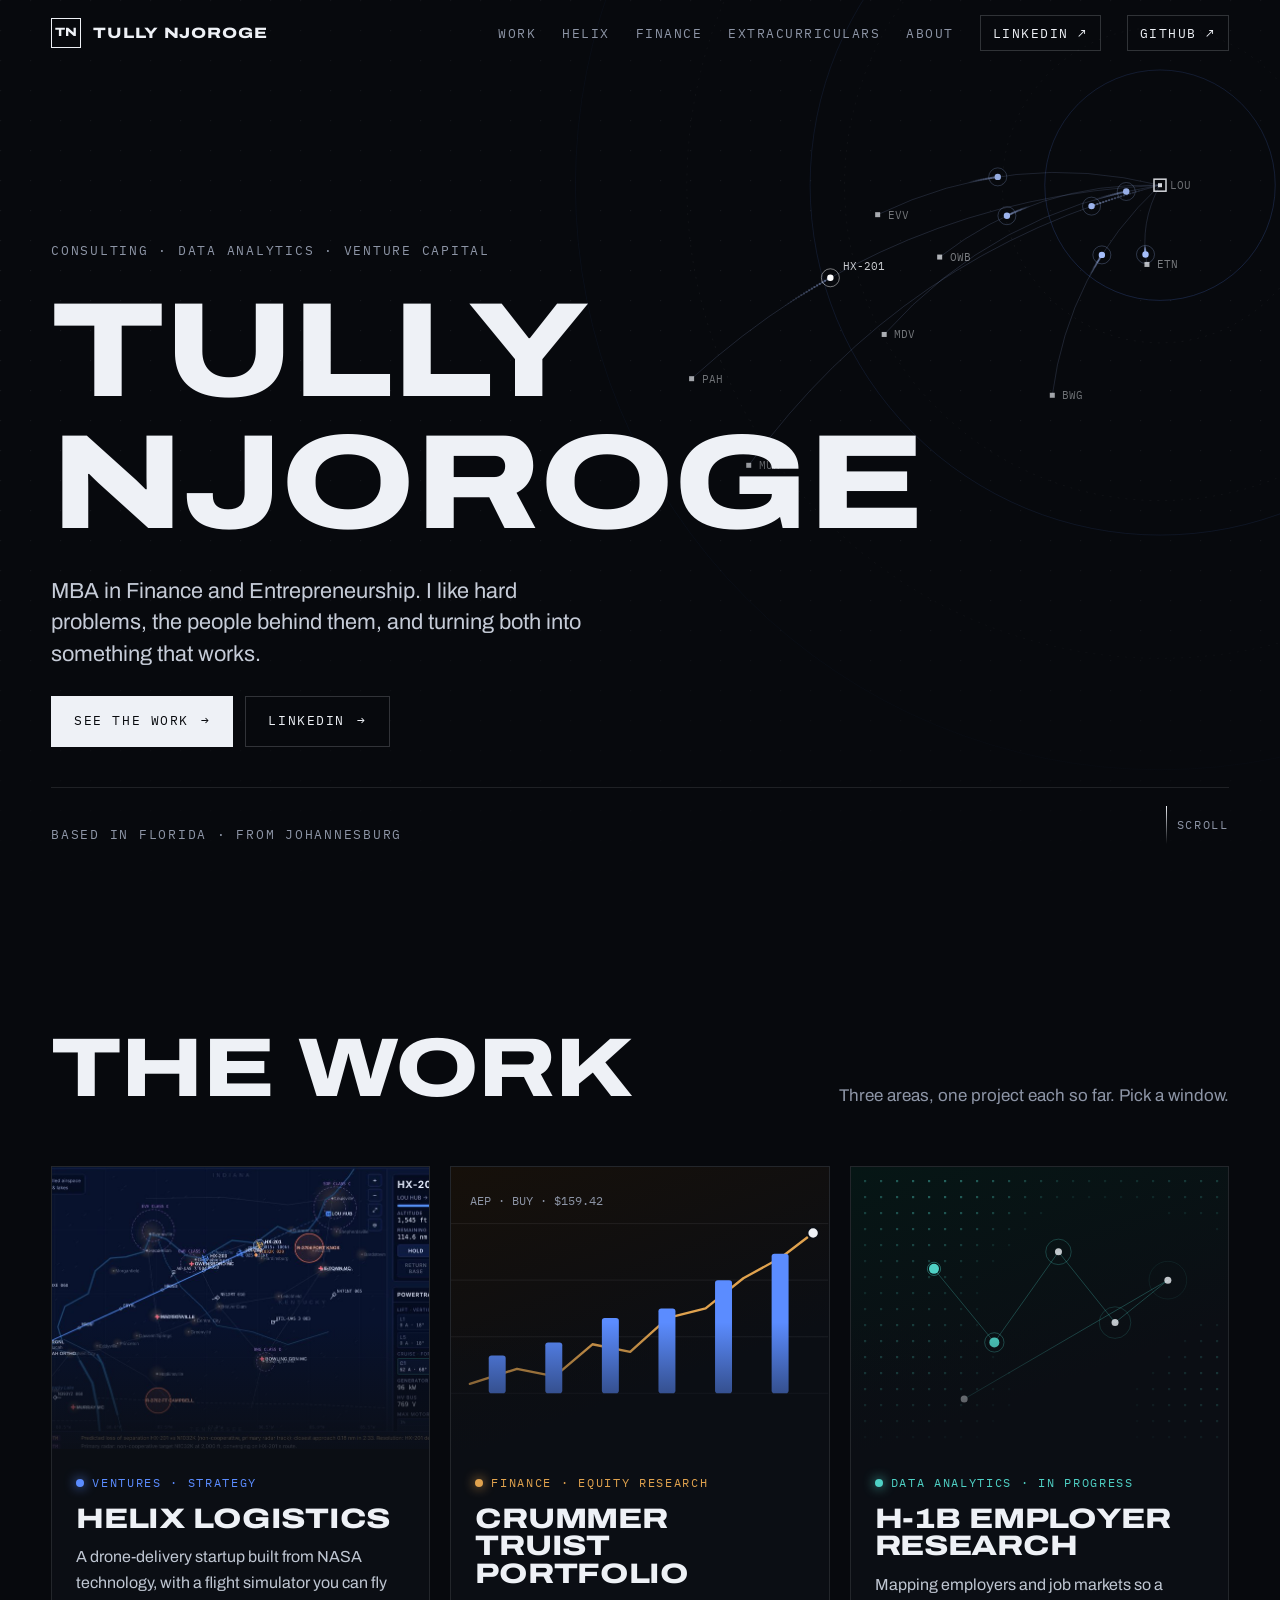
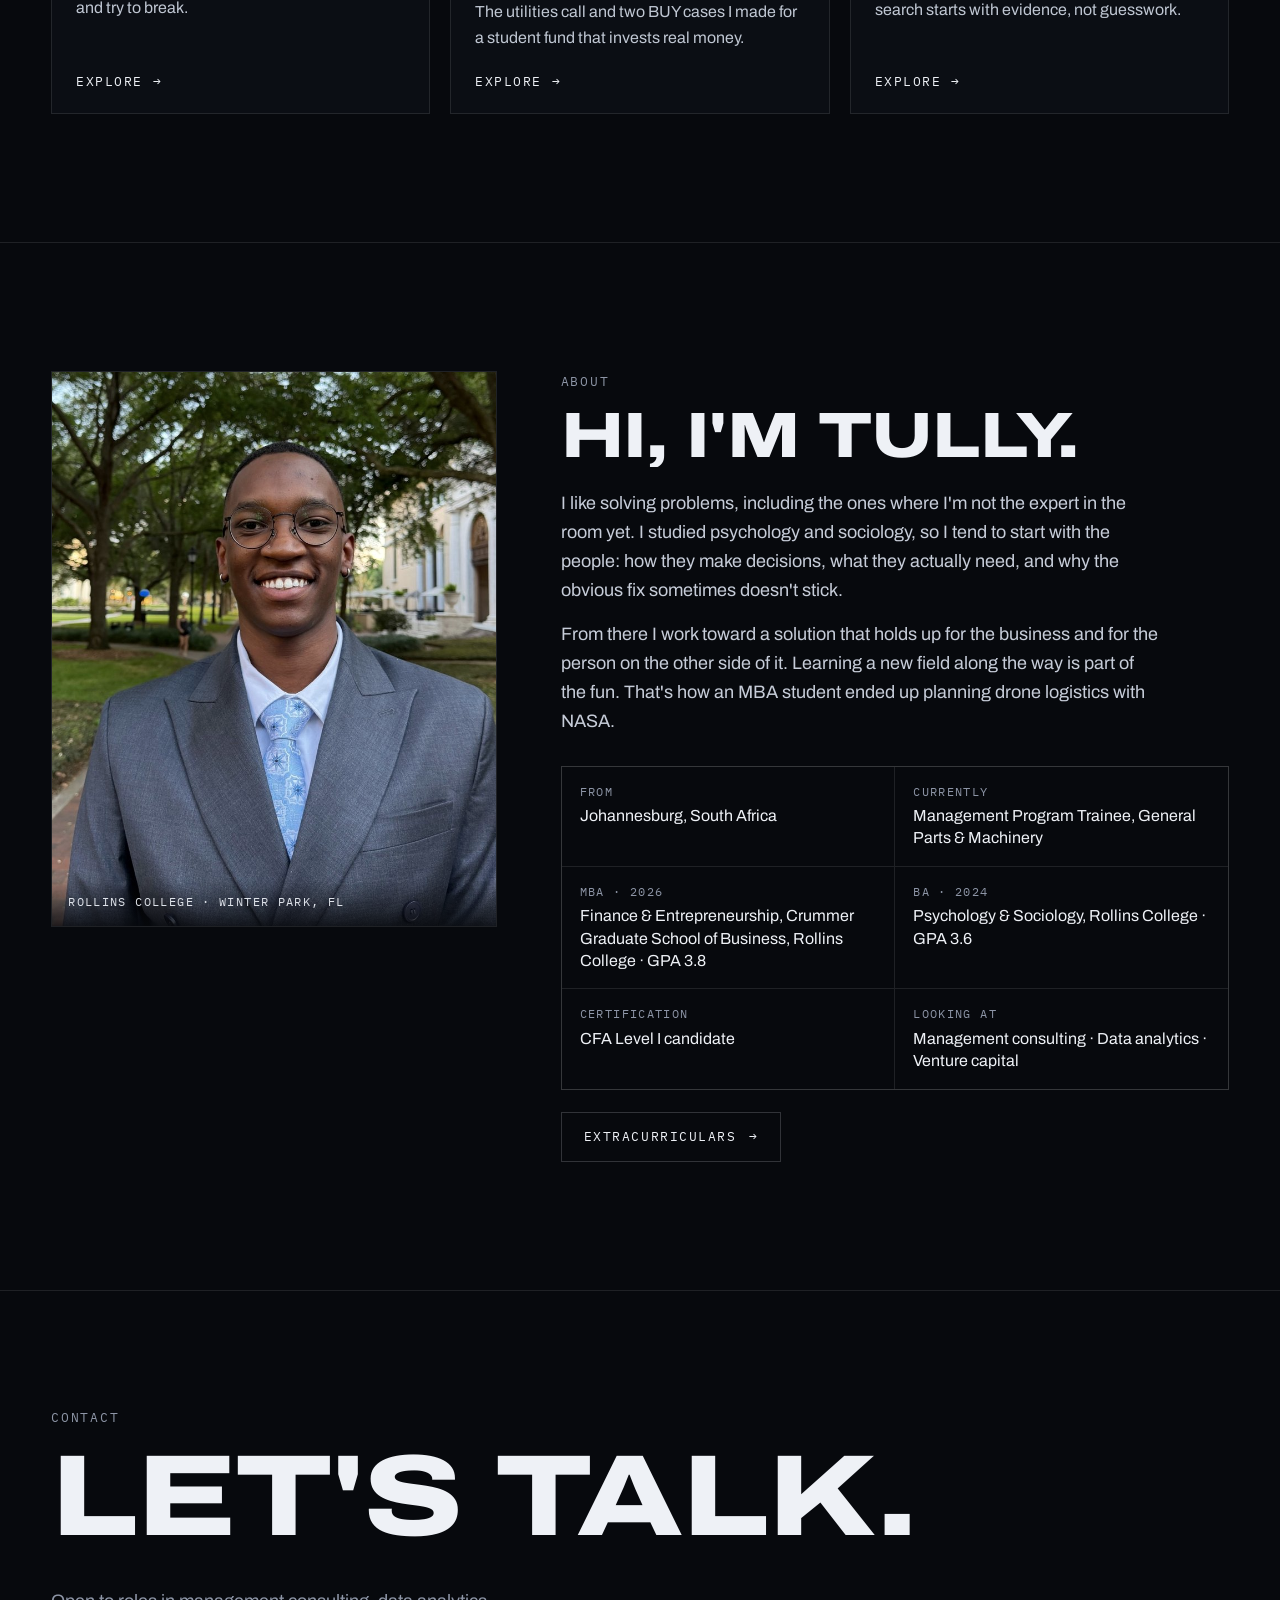
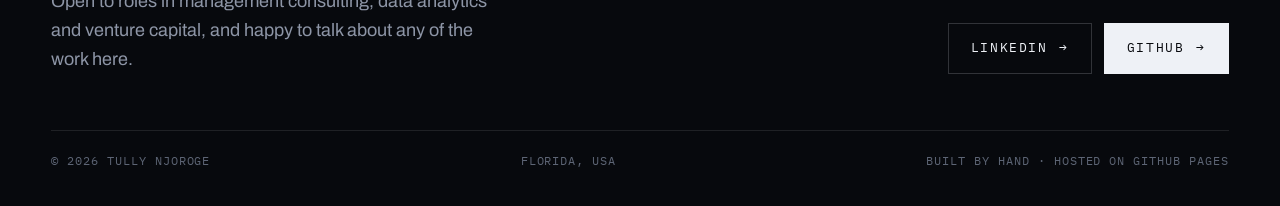
==== commit 8afa5f31: "Add extracurriculars page - Varsity swimming at Rollins (2020-2025), captain 2022-23 and 2023-24 - C" ====
--- a/index.html
+++ b/index.html
@@ -12,7 +12,7 @@
 </head>
 <body><header class="nav"><div class="wrap">
   <a class="brand" href="index.html"><span class="mark">TN</span>Tully Njoroge</a>
-  <nav aria-label="Main"><a href="index.html#work">Work</a><a href="helix-logistics.html">Helix</a><a href="global-portfolios.html">Finance</a><a href="index.html#about">About</a><a class="gh" href="https://www.linkedin.com/in/tully-njoroge" rel="noopener">LinkedIn ↗</a><a class="gh" href="https://github.com/tuhlee15" rel="noopener">GitHub ↗</a></nav>
+  <nav aria-label="Main"><a href="index.html#work">Work</a><a href="helix-logistics.html">Helix</a><a href="global-portfolios.html">Finance</a><a href="extracurriculars.html">Extracurriculars</a><a href="index.html#about">About</a><a class="gh" href="https://www.linkedin.com/in/tully-njoroge" rel="noopener">LinkedIn ↗</a><a class="gh" href="https://github.com/tuhlee15" rel="noopener">GitHub ↗</a></nav>
 </div></header>
 <main>
 <section class="hero" aria-label="Introduction">
@@ -69,6 +69,7 @@
       <div><dt>Certification</dt><dd>CFA Level I candidate</dd></div>
       <div><dt>Looking at</dt><dd>Management consulting · Data analytics · Venture capital</dd></div>
     </dl>
+    <div class="btns rv" style="margin-top:22px"><a class="btn" href="extracurriculars.html">Extracurriculars <span class="arr">→</span></a></div>
   </div>
 </div></section>
 </main>
--- a/site.css
+++ b/site.css
@@ -40,7 +40,7 @@
 .nav nav a:hover,.nav nav a[aria-current="page"]{color:var(--ink)}
 .nav .gh{display:inline-flex;align-items:center;gap:8px;border:1px solid var(--line2);padding:7px 12px;color:var(--ink)!important}
 .nav .gh:hover{border-color:var(--ink)}
-@media (max-width:760px){.nav nav a:not(.gh){display:none}}
+@media (max-width:1040px){.nav nav a:not(.gh){display:none}}
 
 /* buttons */
 .btn{display:inline-flex;align-items:center;gap:12px;padding:14px 22px;font-family:var(--f-mono);font-size:13px;letter-spacing:.12em;text-transform:uppercase;text-decoration:none;border:1px solid var(--line2);color:var(--ink);background:transparent;transition:background .25s,color .25s,border-color .25s}
@@ -245,3 +245,17 @@
 .facts dd{margin:4px 0 0;font-size:16px;line-height:1.4}
 @media (max-width:560px){.facts{grid-template-columns:1fr}}
 @media (prefers-reduced-motion:reduce){.js .fin-art .draw{stroke-dashoffset:0}.js .fin-art .bars rect{transform:none}}
+
+/* extracurriculars */
+.pool{position:relative;aspect-ratio:21/8;max-width:100%;border:1px solid var(--line);overflow:hidden;background:linear-gradient(180deg,#06243a,#04121f)}
+.pool canvas{position:absolute;inset:0;width:100%;height:100%;display:block}
+.pool-label{position:absolute;left:14px;top:12px;font-family:var(--f-mono);font-size:11.5px;letter-spacing:.12em;text-transform:uppercase;color:#bfe6ff}
+@media (max-width:600px){.pool{aspect-ratio:4/3}}
+.roles{display:grid;grid-template-columns:repeat(2,minmax(0,1fr));gap:20px}
+@media (max-width:860px){.roles{grid-template-columns:1fr}}
+.role{border:1px solid var(--line);background:var(--bg2);padding:clamp(22px,3vw,32px);display:flex;flex-direction:column;gap:12px;transition:border-color .3s}
+.role:hover{border-color:var(--line2)}
+.role-top{display:flex;justify-content:space-between;gap:12px;flex-wrap:wrap}
+.role h3{font-size:clamp(24px,2.4vw,32px)}
+.role .org{color:var(--muted);font-size:15px;margin-top:-4px}
+.role li{color:#c9cfdb;font-size:16px}
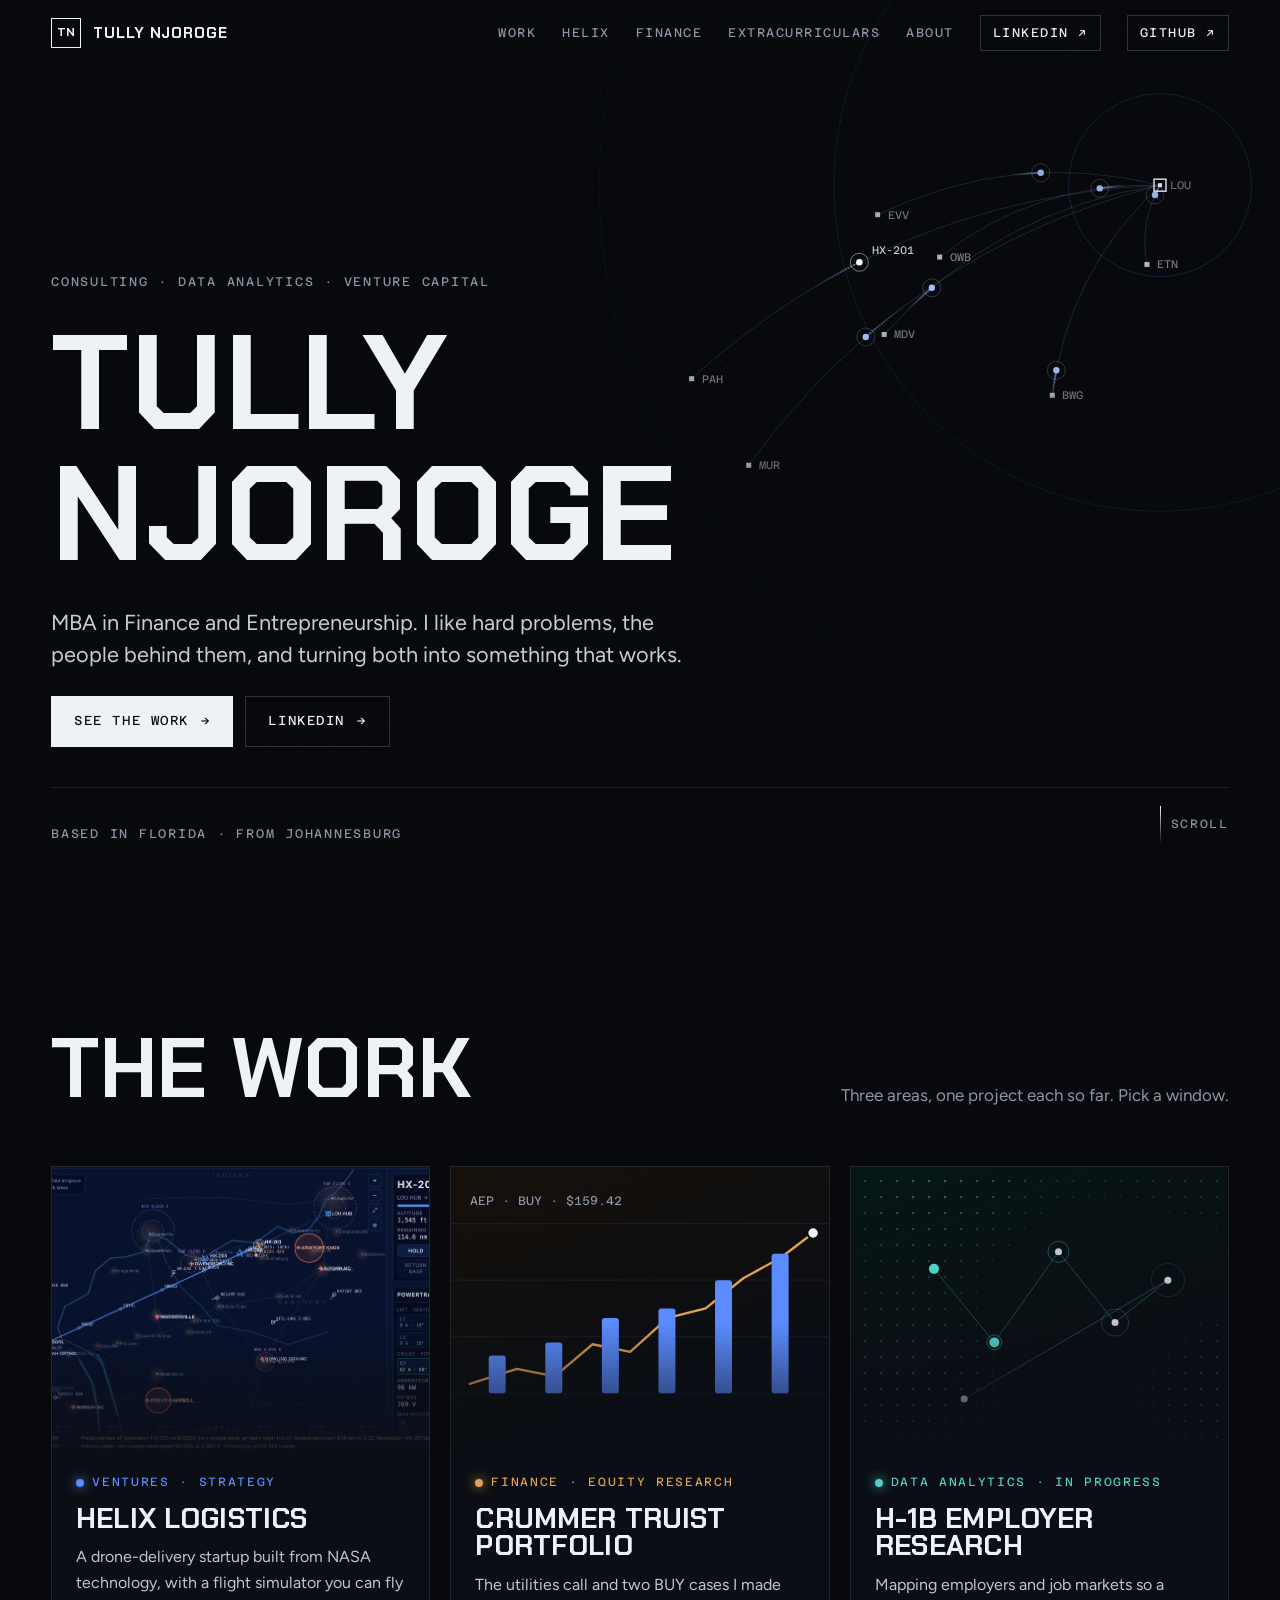
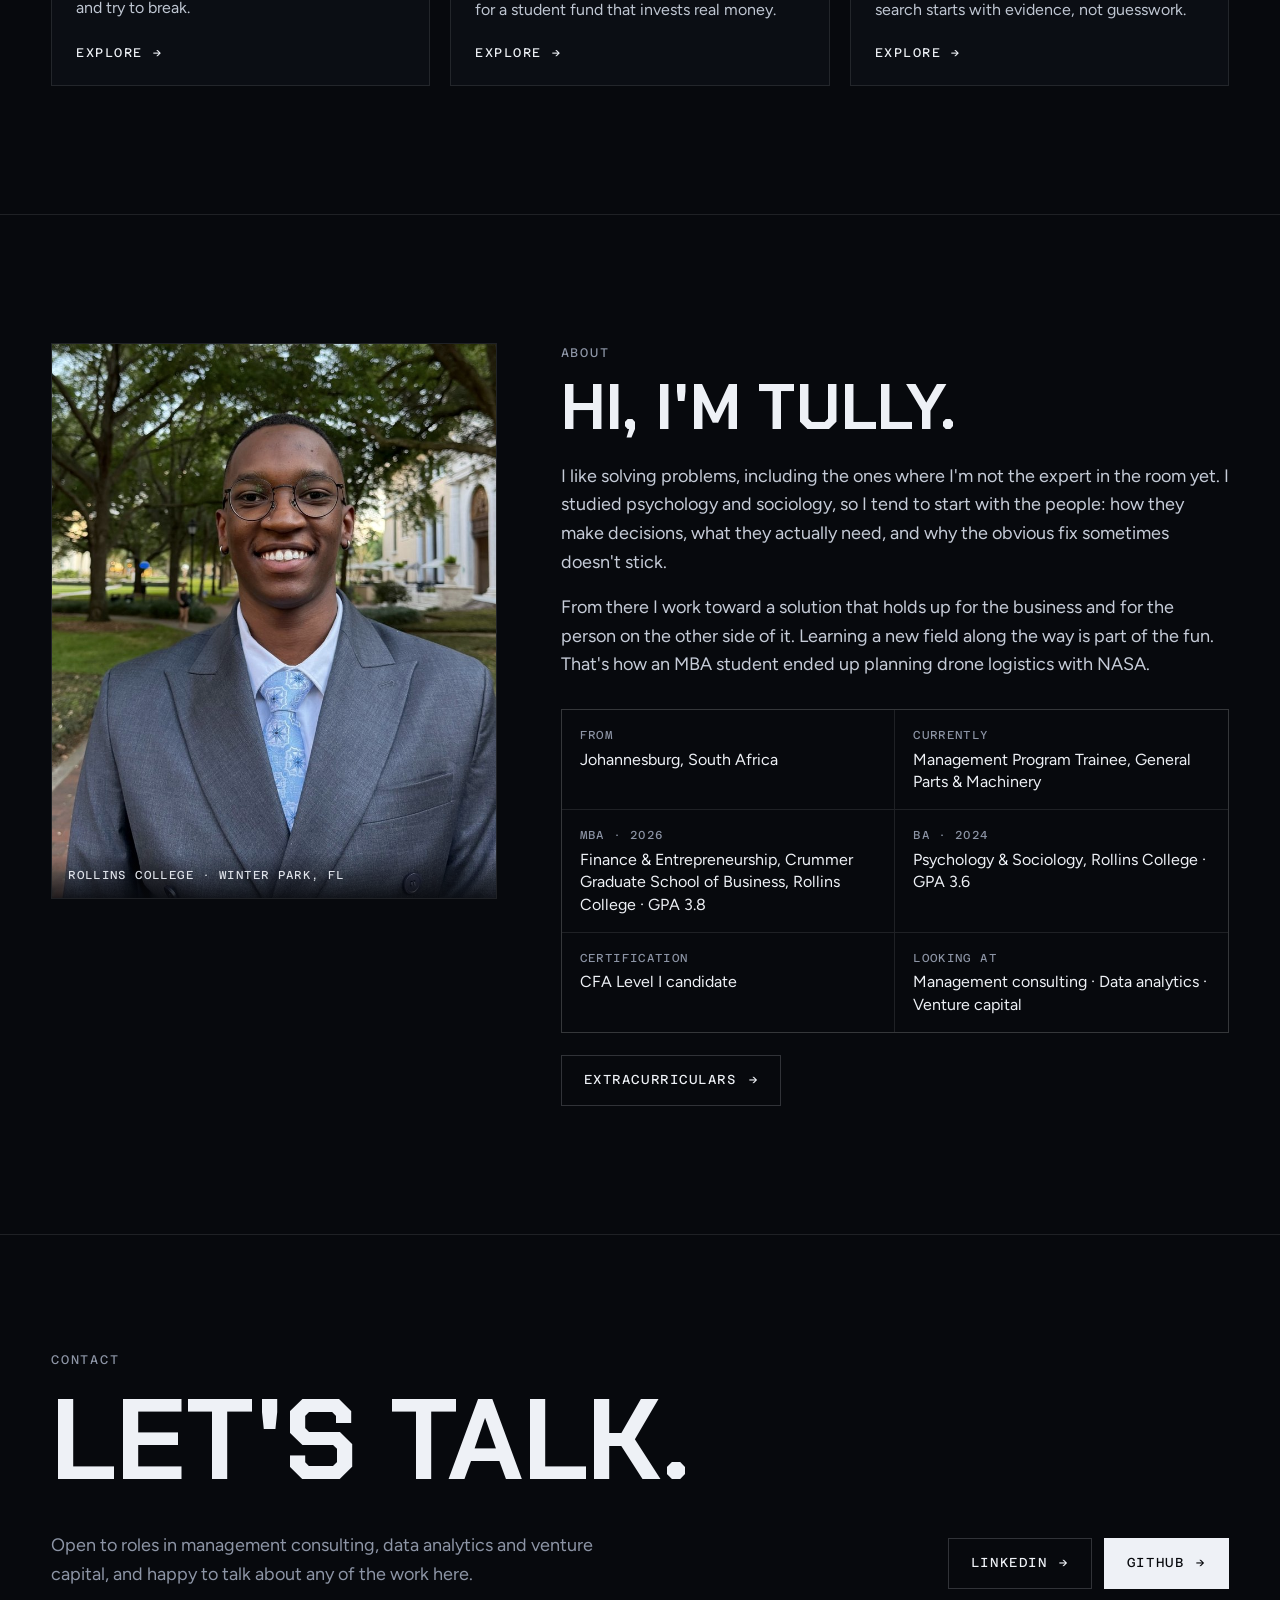
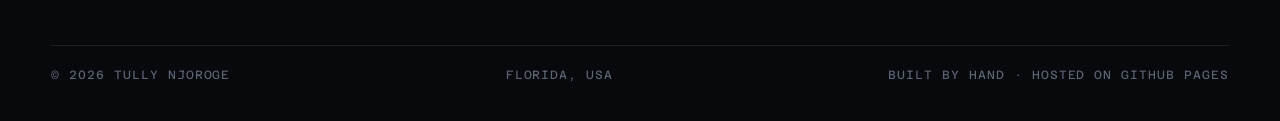
==== commit ccebc48b: "Satellite map for the simulator and new typography - Simulator map uses NASA Blue Marble imagery (GI" ====
--- a/index.html
+++ b/index.html
@@ -7,7 +7,7 @@
 <meta name="description" content="Tully Njoroge: MBA in Finance and Entrepreneurship, focused on management consulting, data analytics and venture capital.">
 <meta property="og:title" content="Tully Njoroge"><meta property="og:description" content="Tully Njoroge: MBA in Finance and Entrepreneurship, focused on management consulting, data analytics and venture capital."><meta property="og:image" content="helix-console.jpg">
 <script>document.documentElement.classList.add('js')</script>
-<link rel="preconnect" href="https://fonts.googleapis.com"><link rel="preconnect" href="https://fonts.gstatic.com" crossorigin><link rel="stylesheet" href="https://fonts.googleapis.com/css2?family=Archivo:wdth,wght@62..125,400..900&family=IBM+Plex+Mono:wght@400;500&display=swap">
+<link rel="preconnect" href="https://fonts.googleapis.com"><link rel="preconnect" href="https://fonts.gstatic.com" crossorigin><link rel="stylesheet" href="https://fonts.googleapis.com/css2?family=Chakra+Petch:wght@500;600;700&family=Figtree:wght@400;500;600&family=Azeret+Mono:wght@400;500&display=swap">
 <link rel="stylesheet" href="site.css">
 </head>
 <body><header class="nav"><div class="wrap">
@@ -40,7 +40,7 @@
           <polyline class="draw" points="20,230 70,214 110,222 150,188 190,196 230,160 270,150 310,118 350,96 384,70" fill="none" stroke="#e0a24e" stroke-width="2.5" stroke-linejoin="round" stroke-linecap="round"/>
           <g class="bars"><rect x="40" y="200" width="18" height="40" rx="3" fill="#5b8cff"/><rect x="100" y="186" width="18" height="54" rx="3" fill="#5b8cff"/><rect x="160" y="160" width="18" height="80" rx="3" fill="#5b8cff"/><rect x="220" y="150" width="18" height="90" rx="3" fill="#5b8cff"/><rect x="280" y="120" width="18" height="120" rx="3" fill="#5b8cff"/><rect x="340" y="92" width="18" height="148" rx="3" fill="#5b8cff"/></g>
           <circle cx="384" cy="70" r="6" fill="#eef1f6" stroke="#0b0e14" stroke-width="2"/>
-          <text x="20" y="40" font-family="IBM Plex Mono, ui-monospace, monospace" font-size="13" fill="#8d95a6">AEP · BUY · $159.42</text>
+          <text x="20" y="40" font-family="Azeret Mono, ui-monospace, monospace" font-size="13" fill="#8d95a6">AEP · BUY · $159.42</text>
         </svg>
       </div>
       <div class="win-body"><span class="code fin">Finance · Equity research</span><h3 class="display">Crummer Truist Portfolio</h3><p>The utilities call and two BUY cases I made for a student fund that invests real money.</p><span class="more">Explore <span class="arr">→</span></span></div>
--- a/site.css
+++ b/site.css
@@ -6,15 +6,15 @@
   --line:rgba(238,241,246,.10); --line2:rgba(238,241,246,.18);
   --accent:#5b8cff; --accent2:#a9c2ff; --amber:#c47a22; --neutral:#4a5160;
   --aero:#5b8cff; --fin:#e0a24e; --data:#4fd1c5;
-  --f-display:"Archivo","Arial Narrow",system-ui,sans-serif;
-  --f-body:"Archivo",system-ui,-apple-system,"Segoe UI",sans-serif;
-  --f-mono:"IBM Plex Mono",ui-monospace,Menlo,monospace;
+  --f-display:"Chakra Petch","Arial Narrow",system-ui,sans-serif;
+  --f-body:"Figtree",system-ui,-apple-system,"Segoe UI",sans-serif;
+  --f-mono:"Azeret Mono",ui-monospace,Menlo,monospace;
   --gut:clamp(16px,4vw,56px);
 }
 *{box-sizing:border-box}
 [hidden]{display:none!important}
 html{-webkit-text-size-adjust:100%;scroll-behavior:smooth}
-body{margin:0;background:var(--bg);color:var(--ink);font-family:var(--f-body);font-size:17px;line-height:1.6;font-variation-settings:"wdth" 100;overflow-x:hidden}
+body{margin:0;background:var(--bg);color:var(--ink);font-family:var(--f-body);font-size:17px;line-height:1.6;overflow-x:hidden}
 img{max-width:100%;height:auto;display:block}
 a{color:inherit}
 :focus-visible{outline:2px solid var(--accent2);outline-offset:3px}
@@ -26,14 +26,14 @@
 .code::before{content:"";width:8px;height:8px;border-radius:50%;background:currentColor;box-shadow:0 0 12px currentColor}
 .code.aero{color:var(--aero)}.code.fin{color:var(--fin)}.code.data{color:var(--data)}
 h1,h2,h3{margin:0;font-family:var(--f-display);text-wrap:balance;line-height:.98}
-.display{font-weight:800;font-variation-settings:"wdth" 125;text-transform:uppercase;letter-spacing:-.01em}
+.display{font-weight:700;text-transform:uppercase;letter-spacing:.005em}
 p{margin:0}
 
 /* nav */
 .nav{position:fixed;inset:0 0 auto 0;z-index:50;padding-top:env(safe-area-inset-top,0px);transition:background .3s,border-color .3s,backdrop-filter .3s;border-bottom:1px solid transparent}
 .nav.solid{background:rgba(7,9,13,.82);backdrop-filter:blur(14px);-webkit-backdrop-filter:blur(14px);border-bottom-color:var(--line)}
 .nav .wrap{display:flex;align-items:center;justify-content:space-between;gap:20px;height:66px}
-.brand{display:flex;align-items:center;gap:12px;text-decoration:none;font-family:var(--f-display);font-weight:800;font-variation-settings:"wdth" 125;text-transform:uppercase;letter-spacing:.06em;font-size:15px}
+.brand{display:flex;align-items:center;gap:12px;text-decoration:none;font-family:var(--f-display);font-weight:700;text-transform:uppercase;letter-spacing:.06em;font-size:15px}
 .brand .mark{width:30px;height:30px;border:1.5px solid var(--ink);display:grid;place-items:center;font-size:12px;letter-spacing:0}
 .nav nav{display:flex;align-items:center;gap:26px}
 .nav nav a{text-decoration:none;font-family:var(--f-mono);font-size:12.5px;letter-spacing:.12em;text-transform:uppercase;color:var(--muted);transition:color .2s}
@@ -71,7 +71,7 @@
 .ticker .track{display:flex;width:max-content;animation:tick 60s linear infinite}
 .ticker:hover .track{animation-play-state:paused}
 .ticker .item{display:flex;align-items:baseline;gap:12px;padding:18px 34px;border-right:1px solid var(--line);white-space:nowrap}
-.ticker b{font-family:var(--f-display);font-weight:800;font-variation-settings:"wdth" 115;font-size:24px}
+.ticker b{font-family:var(--f-display);font-weight:700;font-size:24px}
 .ticker span{font-family:var(--f-mono);font-size:12px;letter-spacing:.1em;text-transform:uppercase;color:var(--muted)}
 @keyframes tick{to{transform:translateX(-50%)}}
 
@@ -95,7 +95,7 @@
 .proj .meta{font-family:var(--f-mono);font-size:12px;letter-spacing:.08em;color:var(--muted);text-transform:uppercase}
 .stats{display:grid;grid-template-columns:repeat(3,minmax(0,1fr));gap:1px;background:var(--line);border:1px solid var(--line)}
 .stats div{background:var(--bg2);padding:14px 14px 12px;display:flex;flex-direction:column;gap:4px;min-width:0}
-.stats b{font-family:var(--f-display);font-weight:800;font-variation-settings:"wdth" 115;font-size:clamp(22px,2.3vw,32px);line-height:1;font-variant-numeric:tabular-nums}
+.stats b{font-family:var(--f-display);font-weight:700;font-size:clamp(22px,2.3vw,32px);line-height:1;font-variant-numeric:tabular-nums}
 .stats span{font-size:12.5px;color:var(--muted);line-height:1.35}
 .proj .go{margin-top:auto;display:flex;align-items:center;justify-content:space-between;gap:12px;flex-wrap:wrap}
 .proj.reverse{grid-template-columns:minmax(0,1fr) minmax(0,1.35fr)}
@@ -142,12 +142,12 @@
 .crumb:hover{color:var(--ink)}
 .factbar{display:grid;grid-template-columns:repeat(4,minmax(0,1fr));gap:1px;background:var(--line);border:1px solid var(--line);margin-top:40px}
 .factbar div{background:var(--bg);padding:18px 18px 16px;display:flex;flex-direction:column;gap:6px;min-width:0}
-.factbar b{font-family:var(--f-display);font-weight:800;font-variation-settings:"wdth" 115;font-size:clamp(24px,2.8vw,38px);line-height:1;font-variant-numeric:tabular-nums;overflow-wrap:anywhere}
+.factbar b{font-family:var(--f-display);font-weight:700;font-size:clamp(24px,2.8vw,38px);line-height:1;font-variant-numeric:tabular-nums;overflow-wrap:anywhere}
 .factbar span{font-size:13.5px;color:var(--muted);line-height:1.4}
 @media (max-width:800px){.factbar{grid-template-columns:repeat(2,minmax(0,1fr))}}
 .block{display:grid;grid-template-columns:minmax(0,300px) minmax(0,1fr);gap:clamp(24px,5vw,72px);padding-block:clamp(56px,7vw,96px);border-bottom:1px solid var(--line)}
 .block>header{display:flex;flex-direction:column;gap:14px;align-self:start;position:sticky;top:96px}
-.block>header h2{font-size:clamp(30px,3.6vw,50px)}
+.block>header h2{font-size:clamp(26px,2.8vw,40px);overflow-wrap:anywhere}
 .prose{display:flex;flex-direction:column;gap:18px;max-width:70ch;color:#c9cfdb;min-width:0}
 .prose strong{color:var(--ink)}
 .prose .muted{color:var(--muted)}
@@ -157,7 +157,7 @@
 .grid-cards>div{background:var(--bg);padding:20px;display:flex;flex-direction:column;gap:8px;transition:background .3s}
 .grid-cards>div:hover{background:var(--panel)}
 .grid-cards i{font-style:normal;font-family:var(--f-mono);font-size:11.5px;letter-spacing:.12em;color:var(--accent)}
-.grid-cards b{font-family:var(--f-display);font-weight:700;font-variation-settings:"wdth" 110;font-size:19px;color:var(--ink);line-height:1.15}
+.grid-cards b{font-family:var(--f-display);font-weight:700;font-size:19px;color:var(--ink);line-height:1.15}
 .grid-cards span{font-size:15px;color:var(--muted);line-height:1.45}
 .two{display:grid;grid-template-columns:repeat(2,minmax(0,1fr));gap:1px;background:var(--line);border:1px solid var(--line)}
 .two>div{background:var(--bg);padding:22px}
@@ -182,10 +182,10 @@
 .stock-head{display:flex;justify-content:space-between;align-items:flex-start;gap:20px;flex-wrap:wrap;padding:clamp(22px,3vw,36px);border-bottom:1px solid var(--line)}
 .stock-head h3{font-size:clamp(28px,3.4vw,46px)}
 .stock-head .tick{font-family:var(--f-mono);font-size:13px;letter-spacing:.12em;color:var(--muted);margin-top:8px}
-.rating{font-family:var(--f-display);font-weight:800;font-variation-settings:"wdth" 125;font-size:15px;letter-spacing:.12em;padding:8px 14px;border:1.5px solid var(--fin);color:var(--fin)}
+.rating{font-family:var(--f-display);font-weight:700;font-size:15px;letter-spacing:.12em;padding:8px 14px;border:1.5px solid var(--fin);color:var(--fin)}
 .keyrow{display:grid;grid-template-columns:repeat(4,minmax(0,1fr));gap:1px;background:var(--line);border-bottom:1px solid var(--line)}
 .keyrow div{background:var(--bg2);padding:16px 18px;display:flex;flex-direction:column;gap:4px;min-width:0}
-.keyrow b{font-family:var(--f-display);font-weight:800;font-variation-settings:"wdth" 115;font-size:clamp(22px,2.4vw,32px);line-height:1;font-variant-numeric:tabular-nums}
+.keyrow b{font-family:var(--f-display);font-weight:700;font-size:clamp(22px,2.4vw,32px);line-height:1;font-variant-numeric:tabular-nums}
 .keyrow span{font-size:12.5px;color:var(--muted)}
 @media (max-width:760px){.keyrow{grid-template-columns:repeat(2,minmax(0,1fr))}}
 .stock-body{display:grid;grid-template-columns:minmax(0,1fr) minmax(0,1fr);gap:clamp(20px,3vw,40px);padding:clamp(22px,3vw,36px)}
@@ -197,7 +197,7 @@
 .exhibits figcaption{font-family:var(--f-mono);font-size:11px;letter-spacing:.06em;color:#4a5160;padding-top:6px;text-transform:uppercase}
 @media (max-width:700px){.exhibits{grid-template-columns:1fr}}
 .chart{position:relative;border:1px solid var(--line);background:var(--bg2);padding:20px 20px 14px}
-.chart h4{margin:0;font-family:var(--f-display);font-weight:700;font-variation-settings:"wdth" 110;font-size:19px}
+.chart h4{margin:0;font-family:var(--f-display);font-weight:700;font-size:19px}
 .chart .sub{color:var(--muted);font-size:14px;margin:4px 0 12px}
 .chart svg{display:block;width:100%;height:auto;overflow:visible}
 .chart .legend{display:flex;flex-wrap:wrap;gap:16px;font-size:13px;color:var(--muted);margin-bottom:8px}
